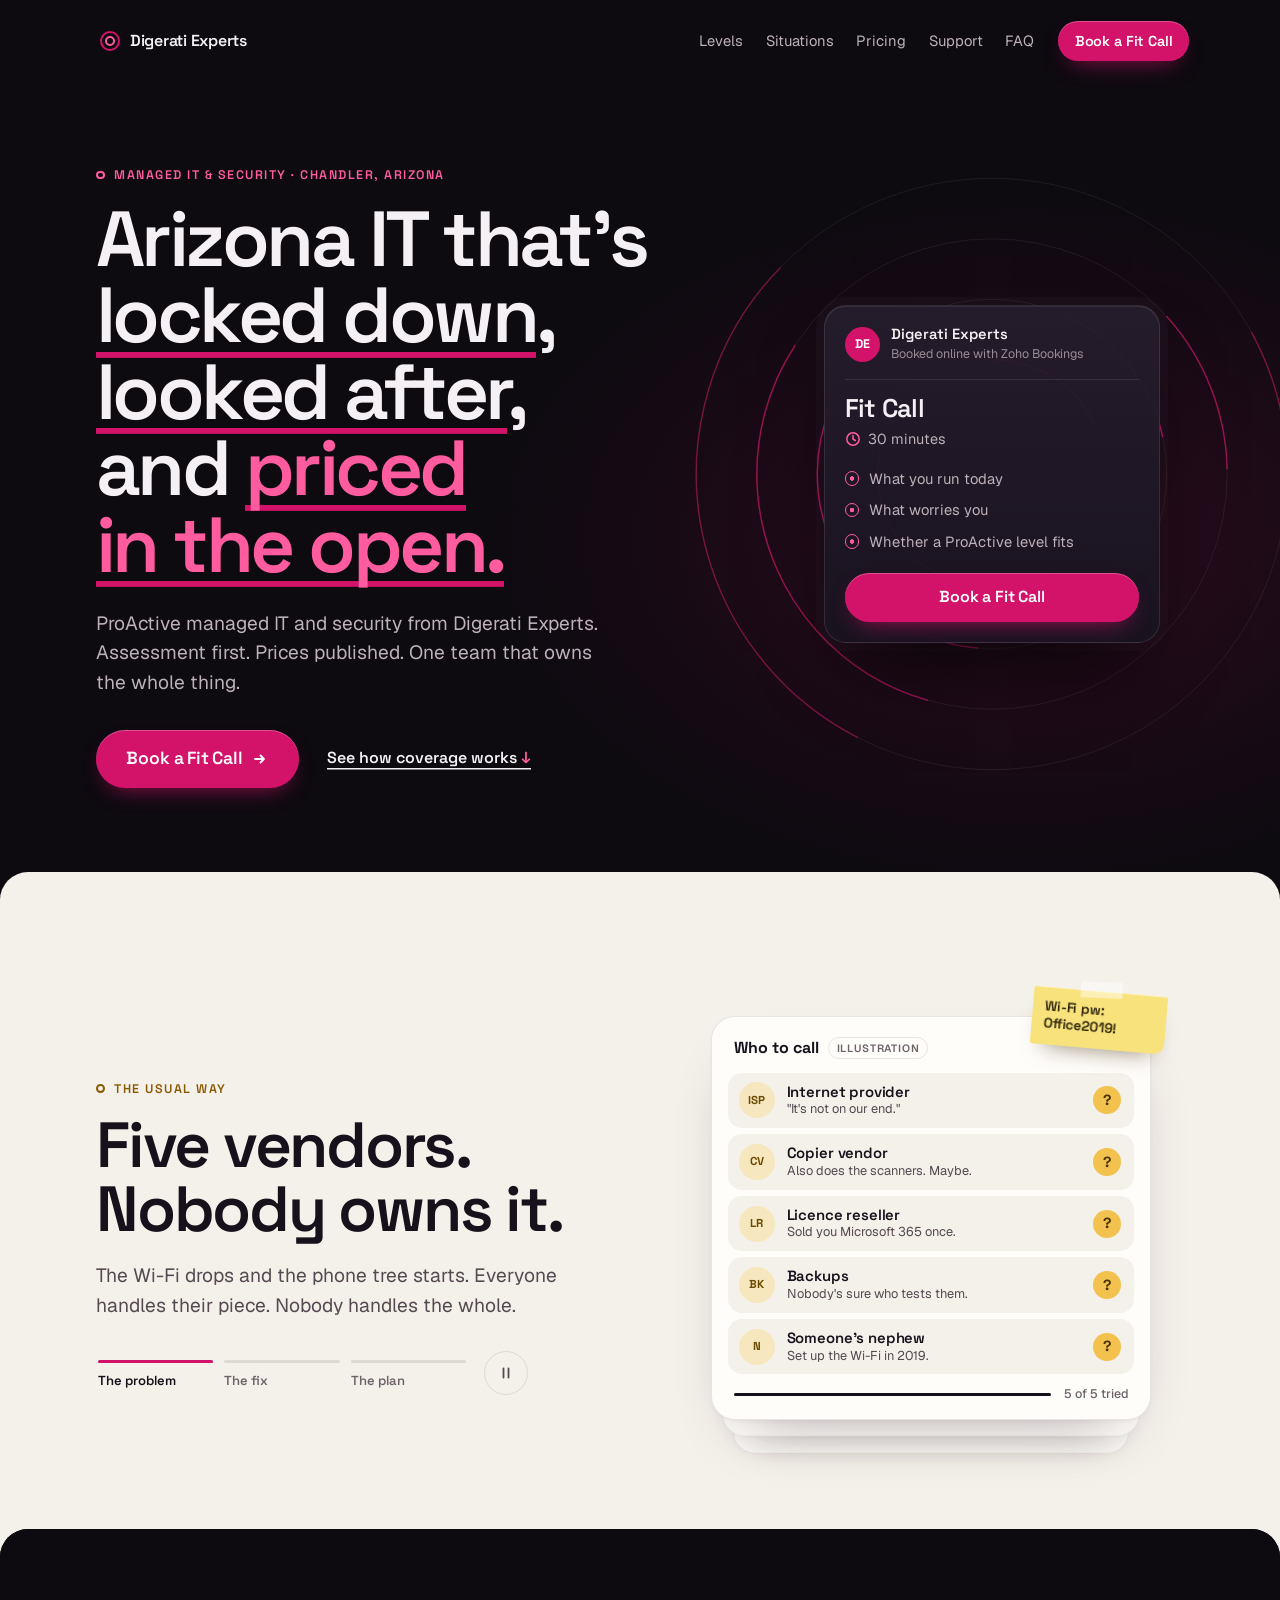
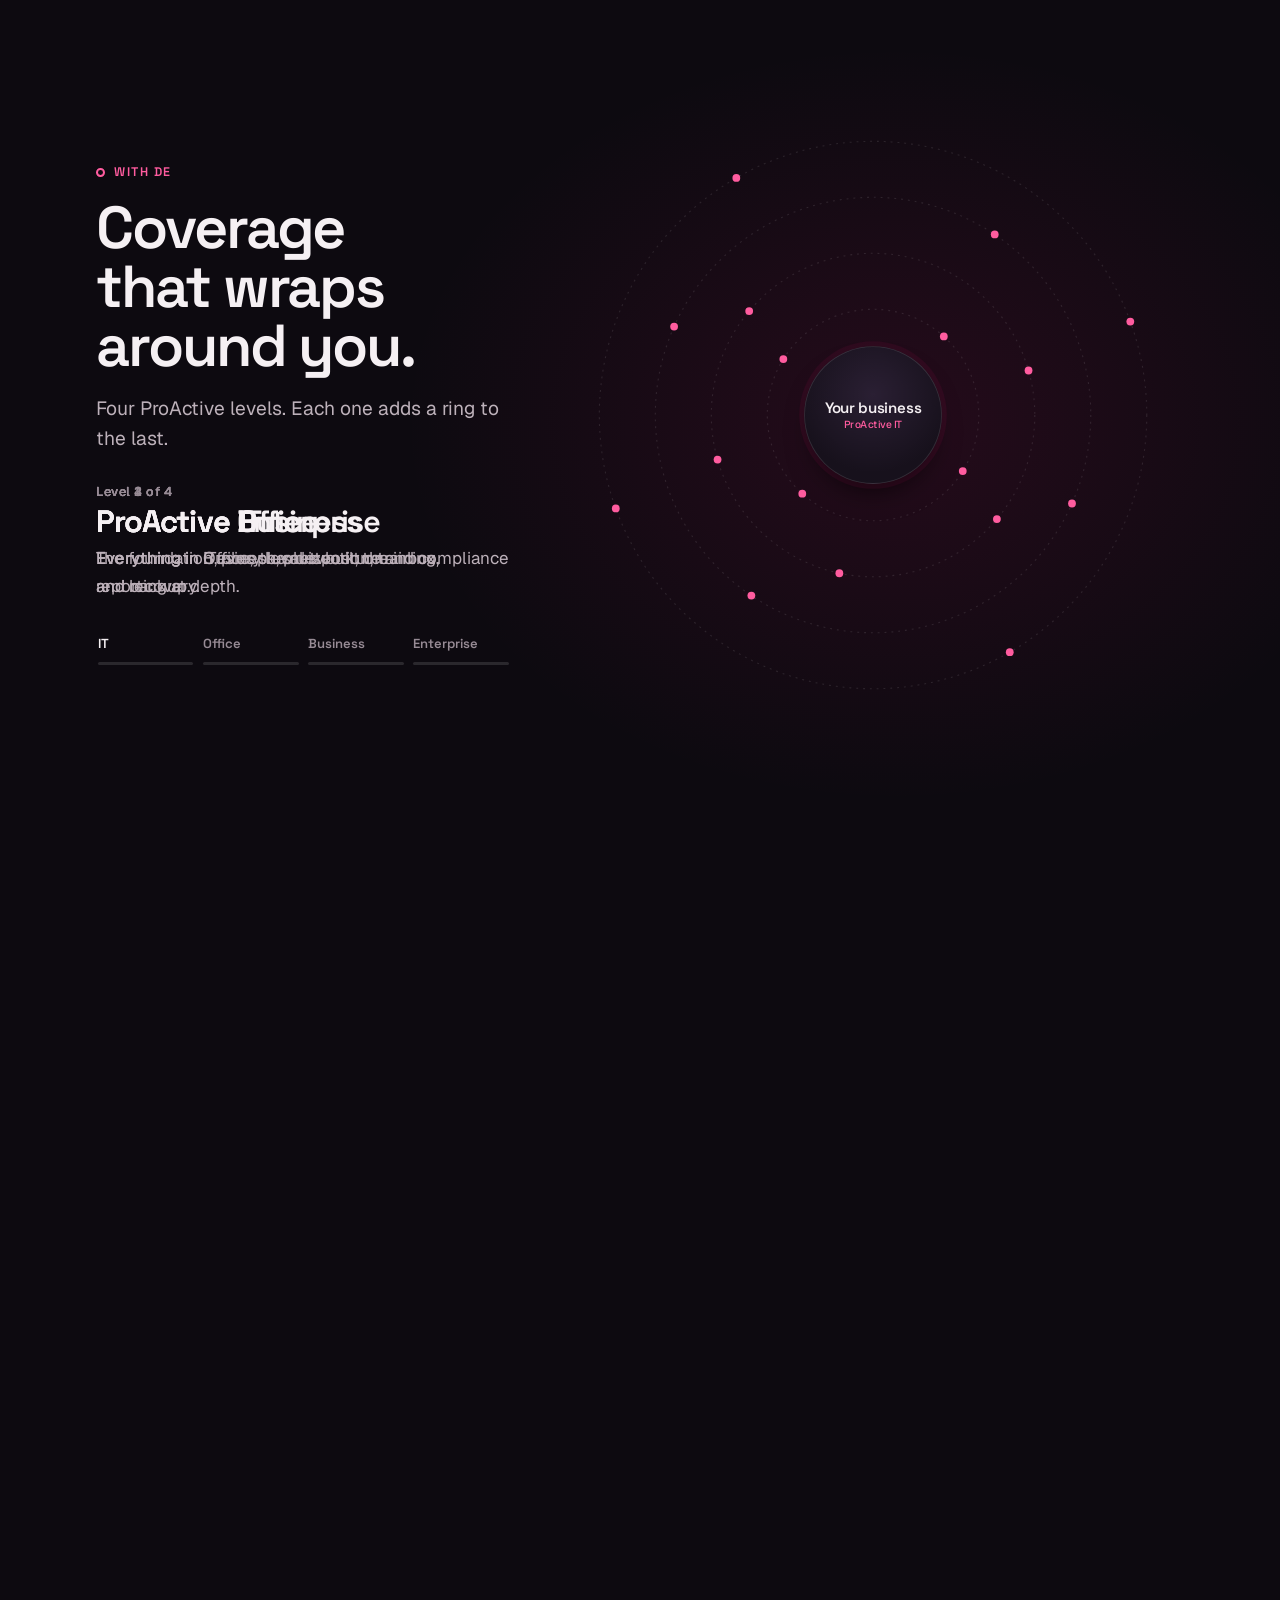
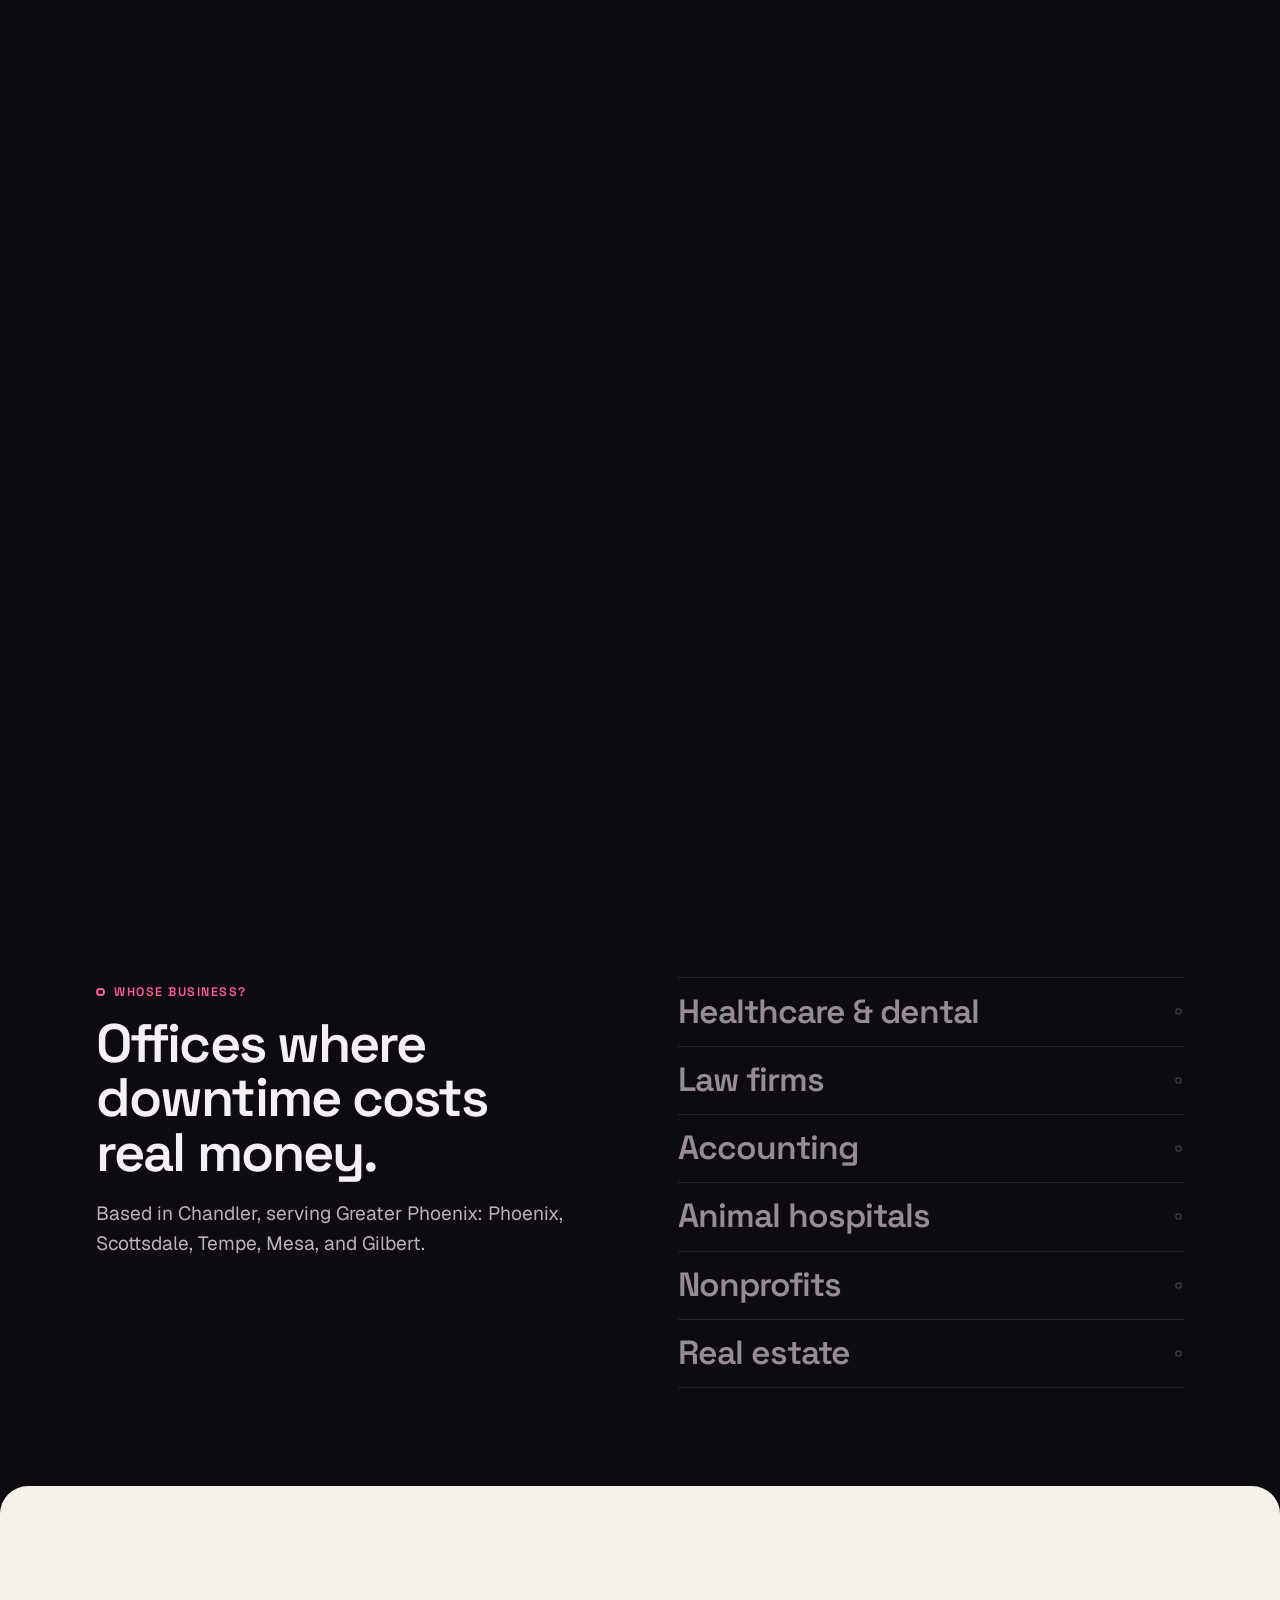
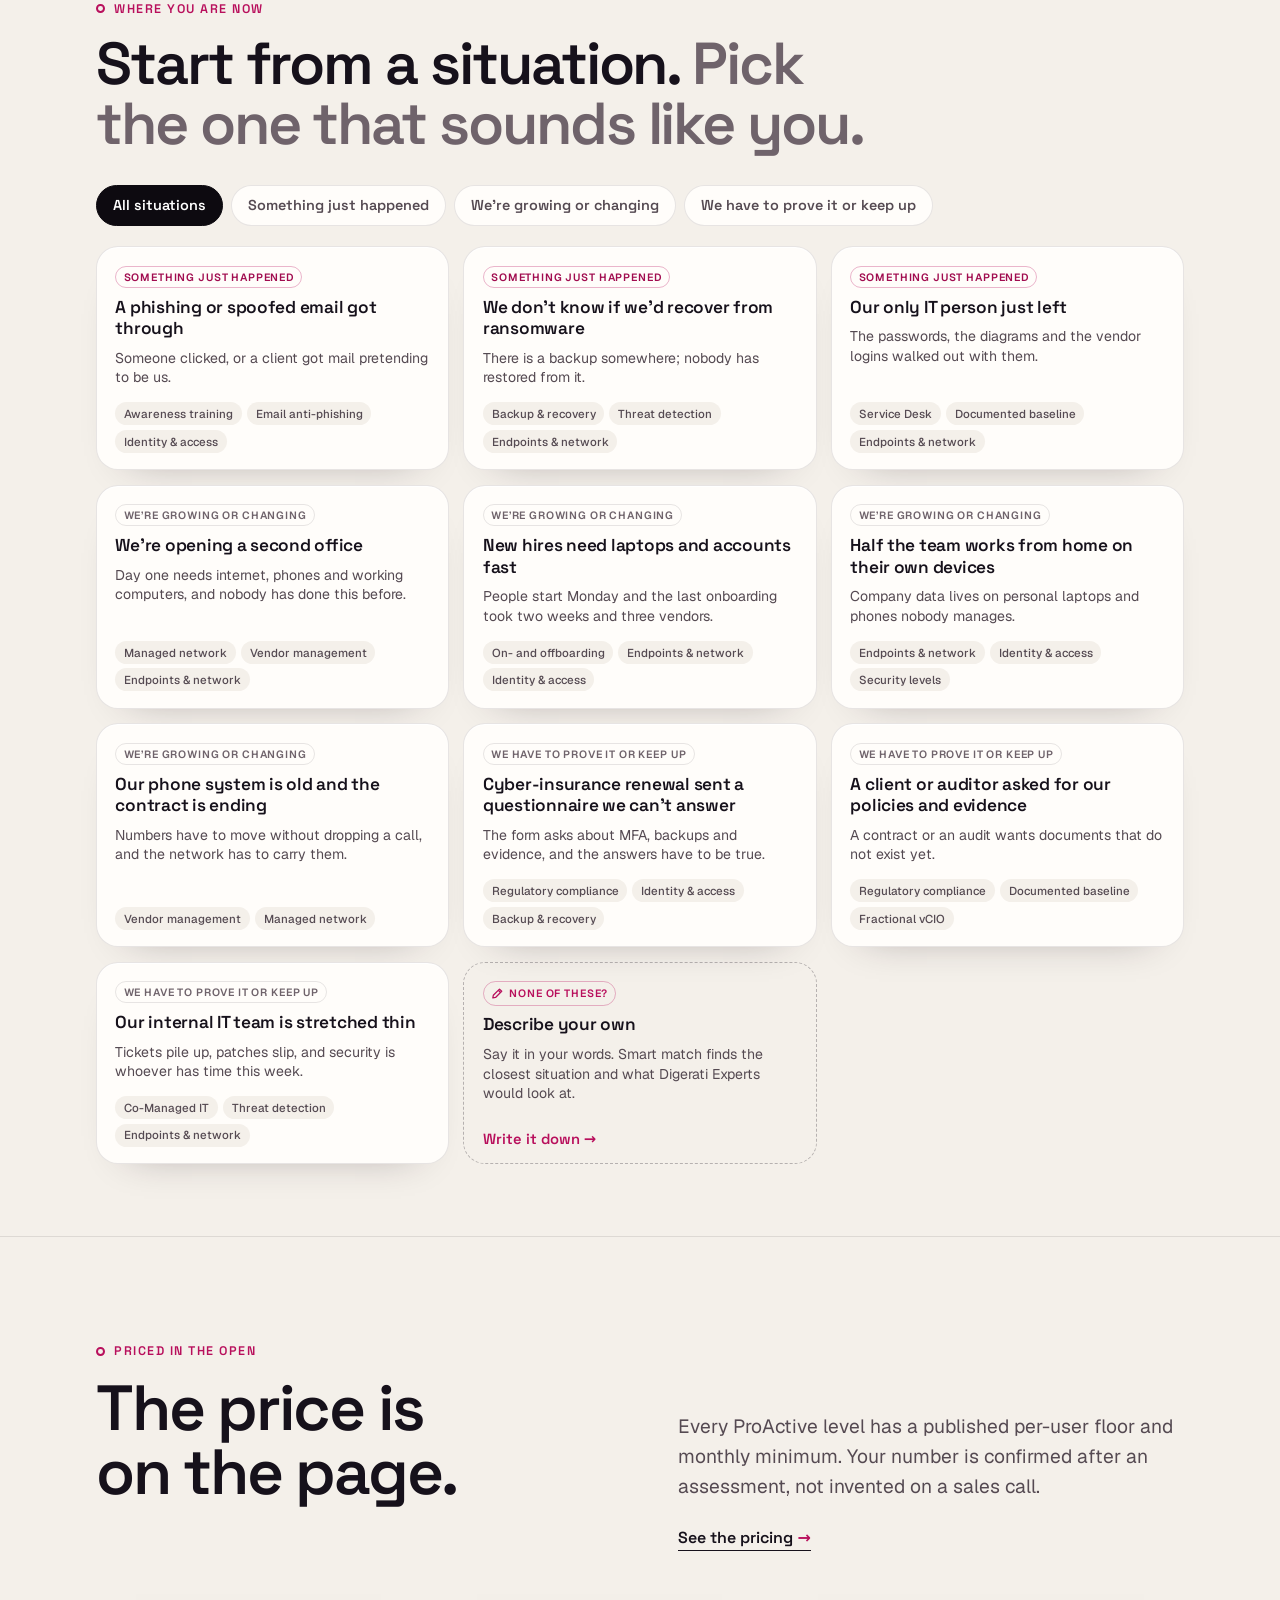
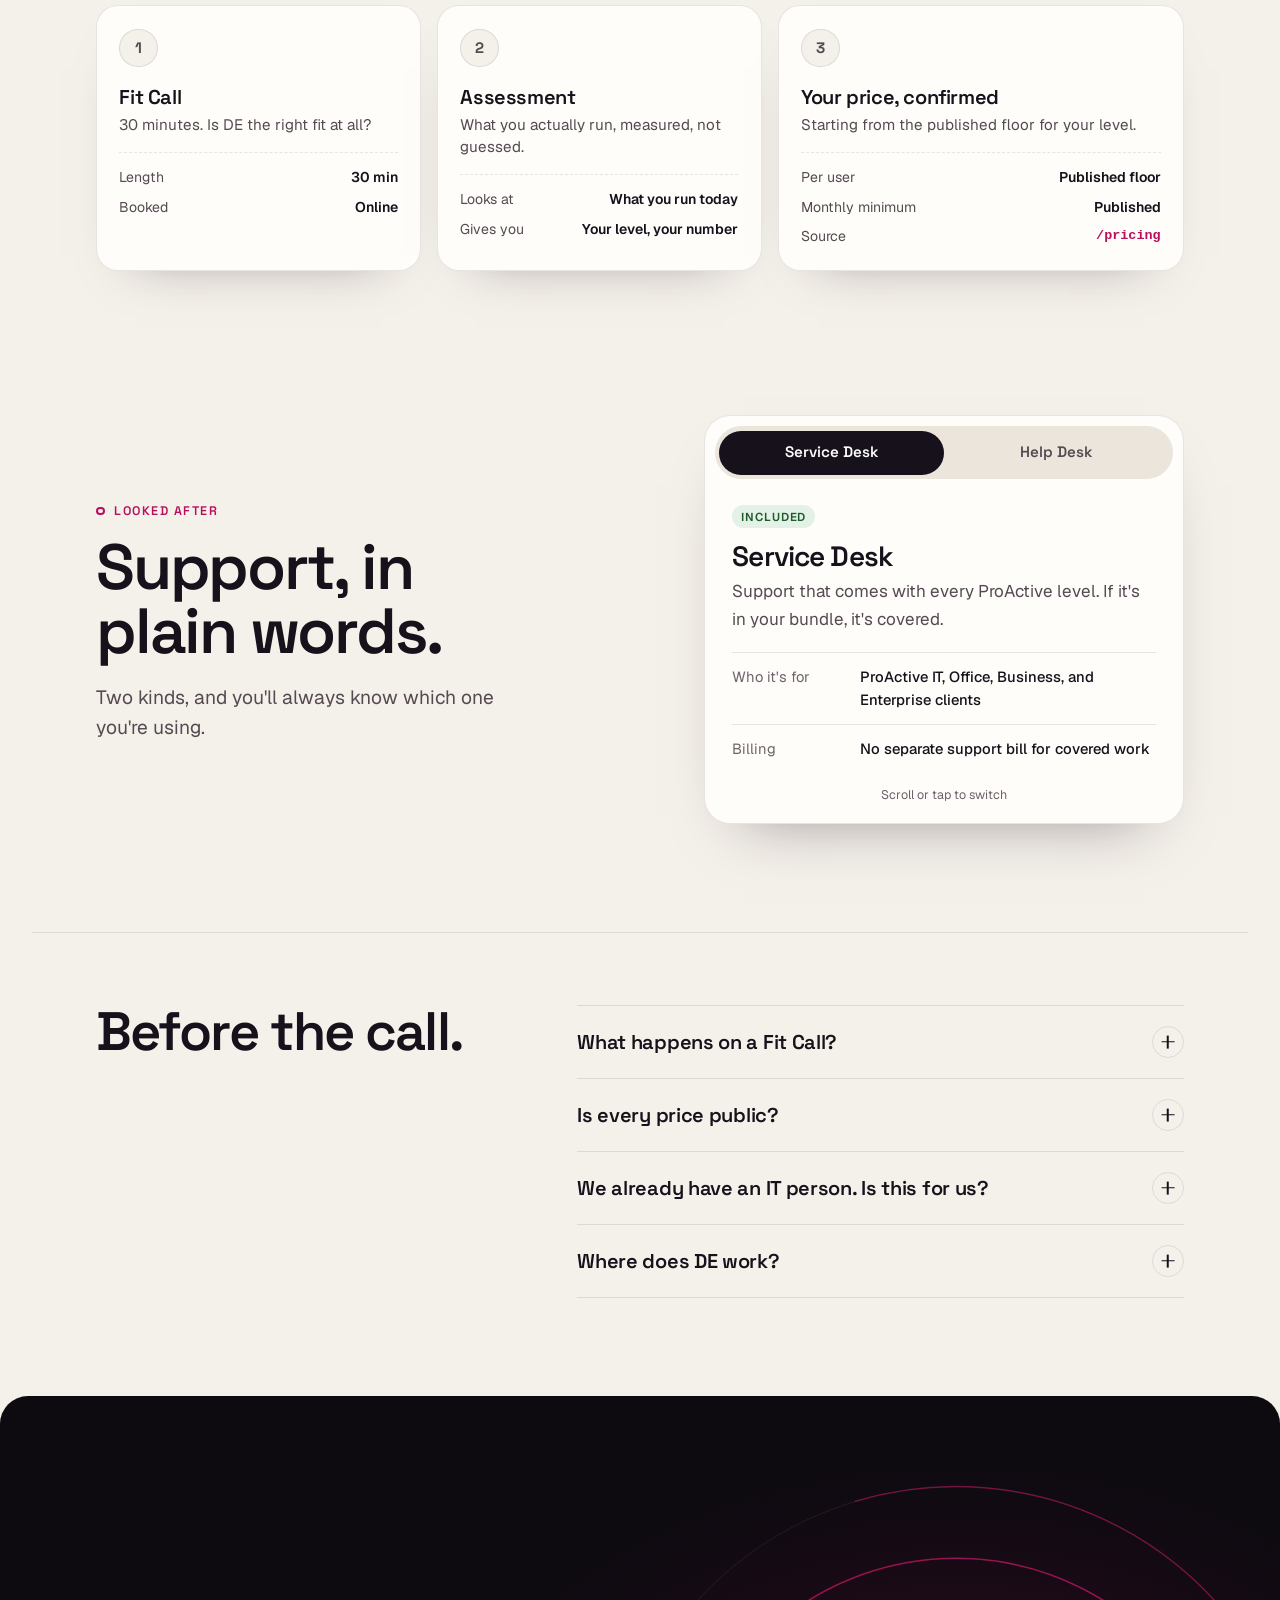
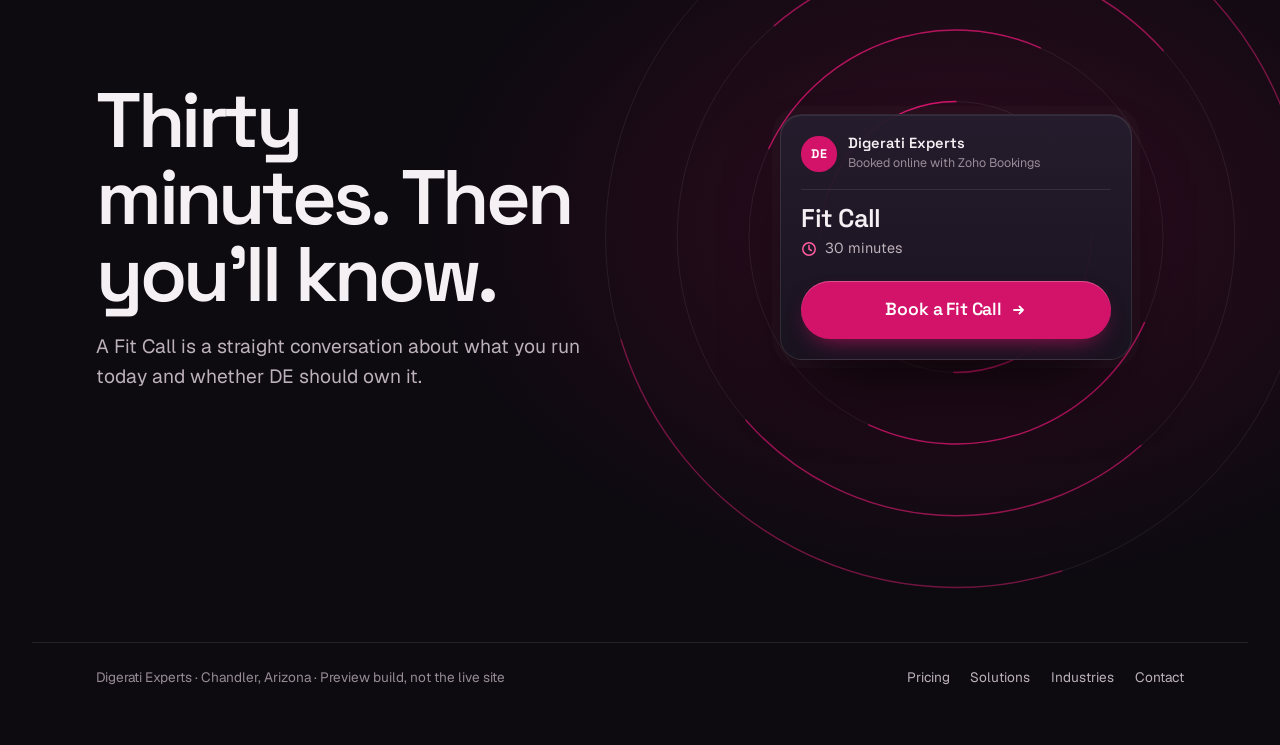
==== b3/index.html @ 78a5d059 "Add B3 at /b3/: fling-safe B2 (smoothed, velocity-aware scroll motion; composed resting states), aut" ====
<!doctype html>
<html lang="en">
<head>
<meta charset="utf-8">
<meta name="viewport" content="width=device-width, initial-scale=1, viewport-fit=cover">
<title>Digerati Experts · Arizona IT that's locked down, looked after, and priced in the open</title>
<meta name="description" content="Digerati Experts (DE) is an Arizona managed IT and security provider in Chandler. ProActive levels with published pricing. Book a 30-minute Fit Call.">
<meta name="robots" content="noindex, nofollow">
<meta name="theme-color" content="#0d0a10">
<link rel="icon" href="data:image/svg+xml,<svg xmlns='http://www.w3.org/2000/svg' viewBox='0 0 32 32'><rect width='32' height='32' rx='8' fill='%230d0a10'/><circle cx='16' cy='16' r='5' fill='none' stroke='%23D3126A' stroke-width='2.5'/><circle cx='16' cy='16' r='10' fill='none' stroke='%23D3126A' stroke-opacity='.5' stroke-width='2'/></svg>">
<link rel="preload" href="../b2/assets/fonts/space-grotesk.woff2" as="font" type="font/woff2" crossorigin>
<link rel="preload" href="../b2/assets/fonts/geist.woff2" as="font" type="font/woff2" crossorigin>
<link rel="stylesheet" href="b3.css">
</head>
<body>
<a class="skip" href="#main">Skip to content</a>

<header class="nav" id="nav">
  <div class="nav__inner">
    <a class="mark" href="https://digeratiexperts.com/" aria-label="Digerati Experts home"><span class="mark__glyph" aria-hidden="true"><i></i><i></i></span><span class="mark__full">Digerati Experts</span><span class="mark__short" aria-hidden="true">DE</span></a>
    <nav class="nav__links" aria-label="Primary">
      <a href="#levels">Levels</a><a href="#situations">Situations</a><a href="#pricing">Pricing</a><a href="#support">Support</a><a href="#faq">FAQ</a>
    </nav>
    <a class="btn btn--sm" href="https://meet.digerati-experts.com/" target="_blank" rel="noopener">Book a Fit Call</a>
  </div>
</header>

<main id="main">

<!-- 1 · HERO (bookend: open rings around the Fit Call card) -->
<section class="hero dark" aria-labelledby="h1">
  <div class="wrap hero__grid">
    <div class="hero__copy">
      <p class="kicker">Managed IT &amp; security · Chandler, Arizona</p>
      <h1 id="h1">Arizona IT that's <span class="ph">locked&nbsp;down</span>, <span class="ph">looked&nbsp;after</span>, and <span class="ph ph--mag">priced in the&nbsp;open.</span></h1>
      <p class="lede">ProActive managed IT and security from Digerati Experts. Assessment first. Prices published. One team that owns the whole thing.</p>
      <div class="hero__actions">
        <a class="btn btn--lg" href="https://meet.digerati-experts.com/" target="_blank" rel="noopener">Book a Fit Call <svg viewBox="0 0 16 16" aria-hidden="true"><path d="M3 8h9M8.5 4.5 12 8l-3.5 3.5"/></svg></a>
        <a class="textlink textlink--dark" href="#levels">See how coverage works</a>
      </div>
    </div>
    <div class="hero__art">
      <svg class="halo halo--open" viewBox="-100 -100 200 200" aria-hidden="true"></svg>
      <aside class="fitcard" aria-label="What a Fit Call is">
        <div class="fitcard__top"><span class="mono" aria-hidden="true">DE</span><span><b>Digerati Experts</b><small>Booked online with Zoho Bookings</small></span></div>
        <h2 class="fitcard__title">Fit Call</h2>
        <p class="fitcard__meta"><svg viewBox="0 0 16 16" aria-hidden="true"><circle cx="8" cy="8" r="6.2"/><path d="M8 4.6V8l2.3 1.5"/></svg>30 minutes</p>
        <ul class="fitcard__list"><li>What you run today</li><li>What worries you</li><li>Whether a ProActive level fits</li></ul>
        <a class="btn btn--block" href="https://meet.digerati-experts.com/" target="_blank" rel="noopener">Book a Fit Call</a>
      </aside>
    </div>
  </div>
</section>

<!-- 2 · THE USUAL WAY (light, not pinned) · B3: a three-card deck that rotates on its own: problem, fix, plan -->
<section class="usual light sheet" id="usual" aria-labelledby="usual-h">
  <div class="usual__frame">
    <div class="wrap split">
      <div class="split__copy">
        <p class="kicker kicker--warm">The usual way</p>
        <h2 id="usual-h">Five vendors. Nobody owns&nbsp;it.</h2>
        <div class="usual__says">
          <p class="lede usual__say is-on" data-say="0">The Wi-Fi drops and the phone tree starts. Everyone handles their piece. Nobody handles the whole.</p>
          <p class="lede usual__say" data-say="1">So hand the whole thing to <em>one team.</em> Digerati&nbsp;Experts owns every piece, so nobody points at somebody else.</p>
          <p class="lede usual__say" data-say="2">Then someone <em>plans ahead:</em> a roadmap, a budget, and a review every quarter, in plain English.</p>
        </div>
        <div class="deckctl">
          <div class="dots" role="tablist" aria-label="Choose a card">
            <button type="button" role="tab" id="dk-t0" aria-controls="dk-c0" aria-selected="true"><span class="dots__bar" aria-hidden="true"><i></i></span>The problem</button>
            <button type="button" role="tab" id="dk-t1" aria-controls="dk-c1" aria-selected="false" tabindex="-1"><span class="dots__bar" aria-hidden="true"><i></i></span>The fix</button>
            <button type="button" role="tab" id="dk-t2" aria-controls="dk-c2" aria-selected="false" tabindex="-1"><span class="dots__bar" aria-hidden="true"><i></i></span>The plan</button>
          </div>
          <button type="button" class="deckctl__pp" id="deckPP" aria-label="Pause the cards"><svg viewBox="0 0 16 16" aria-hidden="true"><path class="i-pause" d="M5.5 3.5v9M10.5 3.5v9"/><path class="i-play" d="M5 3.3v9.4L12.5 8z"/></svg></button>
        </div>
      </div>
      <div class="deck" id="deck" aria-roledescription="carousel" aria-label="The usual way, the fix, and the plan">
        <div class="deck__live" id="deckLive" aria-live="off">
        <div class="callcard is-front" id="dk-c0" role="tabpanel" aria-roledescription="slide" aria-labelledby="dk-t0" data-card="0">
          <p class="note note--usual" aria-hidden="true">Wi-Fi pw:<br>Office2019!</p>
          <div class="callcard__head">
            <b>Who to call</b>
            <span class="tag">Illustration</span>
          </div>
          <ol class="callcard__list">
            <li><span class="av">ISP</span><span class="vn"><b>Internet provider</b><small>"It's not on our end."</small></span><span class="st"><i>?</i></span></li>
            <li><span class="av">CV</span><span class="vn"><b>Copier vendor</b><small>Also does the scanners. Maybe.</small></span><span class="st"><i>?</i></span></li>
            <li><span class="av">LR</span><span class="vn"><b>Licence reseller</b><small>Sold you Microsoft 365 once.</small></span><span class="st"><i>?</i></span></li>
            <li><span class="av">BK</span><span class="vn"><b>Backups</b><small>Nobody's sure who tests them.</small></span><span class="st"><i>?</i></span></li>
            <li><span class="av">N</span><span class="vn"><b>Someone's nephew</b><small>Set up the Wi-Fi in 2019.</small></span><span class="st"><i>?</i></span></li>
          </ol>
          <div class="callcard__foot" aria-hidden="true"><div class="meter"><span style="--m:1"></span></div><span class="callcard__count">5 of 5 tried</span></div>
        </div>
        <div class="callcard callcard--fix" id="dk-c1" role="tabpanel" aria-roledescription="slide" aria-labelledby="dk-t1" data-card="1">
          <p class="note note--vault" aria-hidden="true">Passwords:<br>in the vault.</p>
          <div class="callcard__head">
            <b>One team owns it</b>
            <span class="tag">ProActive Ecosystem</span>
          </div>
          <ol class="callcard__list">
          <li><span class="av">EP</span><span class="vn"><b>Endpoints &amp; network</b><small>Patched and monitored before you notice.</small></span><span class="st"><i><svg viewBox="0 0 16 16" aria-hidden="true"><path d="M3.5 8.4 6.6 11.3 12.5 5"/></svg></i></span></li>
          <li><span class="av">ID</span><span class="vn"><b>Identity &amp; access</b><small>MFA, single sign-on, access by role.</small></span><span class="st"><i><svg viewBox="0 0 16 16" aria-hidden="true"><path d="M3.5 8.4 6.6 11.3 12.5 5"/></svg></i></span></li>
          <li><span class="av">OB</span><span class="vn"><b>On- and offboarding</b><small>Ready on day one. Locked out on the last.</small></span><span class="st"><i><svg viewBox="0 0 16 16" aria-hidden="true"><path d="M3.5 8.4 6.6 11.3 12.5 5"/></svg></i></span></li>
          <li><span class="av">SL</span><span class="vn"><b>Security levels</b><small>Protection matched to each user&rsquo;s risk.</small></span><span class="st"><i><svg viewBox="0 0 16 16" aria-hidden="true"><path d="M3.5 8.4 6.6 11.3 12.5 5"/></svg></i></span></li>
          <li><span class="av">BK</span><span class="vn"><b>Backup &amp; recovery</b><small>Restores we test, not hope for.</small></span><span class="st"><i><svg viewBox="0 0 16 16" aria-hidden="true"><path d="M3.5 8.4 6.6 11.3 12.5 5"/></svg></i></span></li>
          </ol>
          <div class="callcard__foot" aria-hidden="true"><div class="meter"><span style="--m:1"></span></div><span class="callcard__count">5 of 5 owned</span></div>
        </div>
        <div class="callcard callcard--plan" id="dk-c2" role="tabpanel" aria-roledescription="slide" aria-labelledby="dk-t2" data-card="2">
          <div class="callcard__head">
            <b>Someone plans ahead</b>
            <span class="tag">The roadmap</span>
          </div>
          <ol class="callcard__list">
          <li><span class="av">vC</span><span class="vn"><b>Fractional vCIO</b><small>One advisor owning your IT roadmap.</small></span><span class="st"><i><svg viewBox="0 0 16 16" aria-hidden="true"><path d="M3.5 8.4 6.6 11.3 12.5 5"/></svg></i></span></li>
          <li><span class="av">RC</span><span class="vn"><b>Regulatory compliance</b><small>Controls mapped to the rules you answer to.</small></span><span class="st"><i><svg viewBox="0 0 16 16" aria-hidden="true"><path d="M3.5 8.4 6.6 11.3 12.5 5"/></svg></i></span></li>
          <li><span class="av">$</span><span class="vn"><b>IT budgeting</b><small>A real plan. No surprise invoices.</small></span><span class="st"><i><svg viewBox="0 0 16 16" aria-hidden="true"><path d="M3.5 8.4 6.6 11.3 12.5 5"/></svg></i></span></li>
          <li><span class="av">VM</span><span class="vn"><b>Vendor management</b><small>We call the ISP. You don&rsquo;t.</small></span><span class="st"><i><svg viewBox="0 0 16 16" aria-hidden="true"><path d="M3.5 8.4 6.6 11.3 12.5 5"/></svg></i></span></li>
          <li><span class="av">QR</span><span class="vn"><b>Quarterly reviews</b><small>Policies, risks, and progress, in plain English.</small></span><span class="st"><i><svg viewBox="0 0 16 16" aria-hidden="true"><path d="M3.5 8.4 6.6 11.3 12.5 5"/></svg></i></span></li>
          </ol>
          <div class="callcard__foot" aria-hidden="true"><div class="meter"><span style="--m:1"></span></div><span class="callcard__count">5 of 5 planned</span></div>
        </div>
        </div>
      </div>
    </div>
  </div>
</section>

<!-- 3 · PEAK: COVERAGE RINGS (dark, pinned) -->
<section class="scene rings dark sheet sheet--dark" id="levels" aria-labelledby="rings-h">
  <div class="scene__frame">
    <div class="wrap rings__grid">
      <div class="rings__copy">
        <p class="kicker">With DE</p>
        <h2 id="rings-h">Coverage that wraps around&nbsp;you.</h2>
        <p class="lede rings__lede">Four ProActive levels. Each one adds a ring to the last.</p>
        <div class="lvl" aria-live="polite">
          <article class="is-on"><p class="lvl__n">Level 1 of 4</p><h3>ProActive IT</h3><p>The foundation every level is built on.</p><p class="sr-only">Includes Service Desk, endpoint foundation, identity guidance, and a documented baseline.</p></article>
          <article><p class="lvl__n">Level 2 of 4</p><h3>ProActive Office</h3><p>Everything in IT, plus the network, the inbox, and backup.</p><p class="sr-only">Adds managed network, stronger identity, email anti-phishing, endpoint backup, and an annual review.</p></article>
          <article><p class="lvl__n">Level 3 of 4</p><h3>ProActive Business</h3><p>Everything in Office, plus detection, training, and recovery.</p><p class="sr-only">Adds threat detection, awareness training, BCDR posture, and compliance reporting support.</p></article>
          <article><p class="lvl__n">Level 4 of 4</p><h3>ProActive Enterprise</h3><p>Everything in Business, plus posture and compliance reporting at depth.</p><p class="sr-only">Adds unified posture reporting, advanced compliance reporting, custom BCDR support, and quarterly reviews.</p></article>
        </div>
        <div class="rail" id="rail" role="group" aria-label="Jump to a ProActive level">
          <button type="button" data-i="0"><span>IT</span><i></i></button>
          <button type="button" data-i="1"><span>Office</span><i></i></button>
          <button type="button" data-i="2"><span>Business</span><i></i></button>
          <button type="button" data-i="3"><span>Enterprise</span><i></i></button>
        </div>
      </div>
      <div class="orbit" id="orbit" aria-hidden="true">
        <svg class="orbit__svg" viewBox="-100 -100 200 200"></svg>
        <div class="core"><div class="core__disc"><b>Your business</b><small id="coreLvl">ProActive IT</small></div></div>
      </div>
    </div>
  </div>
</section>

<!-- 3b · WHOSE BUSINESS (dark coda, short, words not photos) -->
<section class="who dark" id="who" aria-labelledby="who-h">
  <div class="wrap who__grid">
    <div class="who__head rv">
      <p class="kicker">Whose business?</p>
      <h2 id="who-h">Offices where downtime costs real money.</h2>
      <p class="lede">Based in Chandler, serving Greater Phoenix: Phoenix, Scottsdale, Tempe, Mesa, and Gilbert.</p>
    </div>
    <ul class="who__list" id="whoList">
      <li>Healthcare &amp; dental</li><li>Law firms</li><li>Accounting</li><li>Animal hospitals</li><li>Nonprofits</li><li>Real estate</li>
    </ul>
  </div>
</section>

<!-- 3c · START FROM A SITUATION (light) · B3: situation picker + "Describe your own" Smart match -->
<section class="sits light sheet" id="situations" aria-labelledby="sits-h">
  <div class="wrap">
    <div class="sits__head rv">
      <p class="kicker kicker--mag">Where you are now</p>
      <h2 id="sits-h">Start from a situation. <span>Pick the one that sounds like&nbsp;you.</span></h2>
    </div>
    <div class="sits__filters" id="sitFilters" role="group" aria-label="Filter situations"></div>
    <p class="sits__urgent" id="sitUrgent" hidden><b>Happening right now?</b> Don’t wait for a Fit Call. Open DE Desk on digeratiexperts.com and say so.</p>
    <ul class="sits__grid" id="sitGrid" aria-label="Situations"></ul>
    <div class="own" id="sitOwn" hidden>
      <form class="own__form" id="sitForm" novalidate>
        <div class="own__top">
          <label for="sitText" class="own__label">Tell us what’s going on, in your words.</label>
          <button type="button" class="own__x" id="sitClose" aria-label="Close describe your own">×</button>
        </div>
        <textarea id="sitText" rows="3" maxlength="1000" placeholder="e.g. Two people start Monday and we still don’t have laptops. Or: our insurer sent a security questionnaire and we don’t know the answers." aria-describedby="sitHint"></textarea>
        <p class="own__ex" id="sitHint"><span>Try:</span>
          <button type="button" class="sit__ex">“Someone clicked a link in a fake invoice email”</button>
          <button type="button" class="sit__ex">“We’re moving to a bigger office in March”</button>
          <button type="button" class="sit__ex">“A client wants our HIPAA policies”</button>
        </p>
        <div class="own__row"><button type="submit" class="btn">Smart match</button><span class="own__priv">Matched in your browser. Nothing is sent.</span></div>
      </form>
      <div class="own__out" id="sitResult" aria-live="polite" hidden></div>
    </div>
  </div>
</section>

<!-- 4 · PRICED IN THE OPEN (light) -->
<section class="price light" id="pricing" aria-labelledby="price-h">
  <div class="wrap price__grid">
    <div class="price__head rv">
      <p class="kicker kicker--mag">Priced in the open</p>
      <h2 id="price-h">The price is on the&nbsp;page.</h2>
      <p class="lede">Every ProActive level has a published per-user floor and monthly minimum. Your number is confirmed after an assessment, not invented on a sales call.</p>
      <p class="price__link"><a class="textlink" href="https://digeratiexperts.com/pricing">See the pricing</a></p>
    </div>
    <div class="track" id="track">
      <span class="track__line" aria-hidden="true"><i></i></span>
      <ol aria-label="How your price gets made">
      <li><span class="track__n">1</span><div><b>Fit Call</b><small>30 minutes. Is DE the right fit at all?</small>
        <div class="quote" aria-hidden="true"><div><span>Length</span><span class="quote__v">30 min</span></div><div><span>Booked</span><span class="quote__v">Online</span></div></div>
      </div></li>
      <li><span class="track__n">2</span><div><b>Assessment</b><small>What you actually run, measured, not guessed.</small>
        <div class="quote" aria-hidden="true"><div><span>Looks at</span><span class="quote__v">What you run today</span></div><div><span>Gives you</span><span class="quote__v">Your level, your number</span></div></div>
      </div></li>
      <li class="track__last"><span class="track__n">3</span><div><b>Your price, confirmed</b><small>Starting from the published floor for your level.</small>
        <div class="quote" aria-hidden="true">
          <div><span>Per user</span><span class="quote__v">Published floor</span></div>
          <div><span>Monthly minimum</span><span class="quote__v">Published</span></div>
          <div class="quote__src"><span>Source</span><span class="quote__v">/pricing</span></div>
        </div>
      </div></li>
      </ol>
    </div>
  </div>
</section>

<!-- 5 · SERVICE DESK vs HELP DESK (light) -->
<section class="desk light" id="support" aria-labelledby="desk-h">
  <div class="wrap desk__grid">
    <div class="desk__head rv">
      <p class="kicker kicker--mag">Looked after</p>
      <h2 id="desk-h">Support, in plain words.</h2>
      <p class="lede">Two kinds, and you'll always know which one you're using.</p>
    </div>
    <div class="ticket" id="ticket">
      <div class="seg" role="tablist" aria-label="Support type">
        <button type="button" role="tab" id="t-sd" aria-selected="true" aria-controls="p-sd">Service Desk</button>
        <button type="button" role="tab" id="t-hd" aria-selected="false" aria-controls="p-hd" tabindex="-1">Help Desk</button>
        <span class="seg__thumb" aria-hidden="true"></span>
      </div>
      <div class="ticket__body">
        <div class="pane is-on" role="tabpanel" id="p-sd" aria-labelledby="t-sd" tabindex="0">
          <p class="pane__tag pane__tag--in">Included</p>
          <h3>Service Desk</h3>
          <p>Support that comes with every ProActive level. If it's in your bundle, it's covered.</p>
          <dl class="pane__rows"><div><dt>Who it's for</dt><dd>ProActive IT, Office, Business, and Enterprise clients</dd></div><div><dt>Billing</dt><dd>No separate support bill for covered work</dd></div></dl>
        </div>
        <div class="pane" role="tabpanel" id="p-hd" aria-labelledby="t-hd" tabindex="0" hidden>
          <p class="pane__tag pane__tag--paid">Paid, when you need it</p>
          <h3>Help Desk</h3>
          <p>Paid support for work a bundle doesn't cover, and for businesses DE doesn't manage yet.</p>
          <dl class="pane__rows"><div><dt>Who it's for</dt><dd>Outside-the-bundle work, and businesses that aren't managed clients</dd></div><div><dt>Billing</dt><dd>Paid separately from a ProActive level</dd></div></dl>
        </div>
      </div>
      <p class="ticket__hint" aria-hidden="true">Scroll or tap to switch</p>
    </div>
  </div>
</section>

<!-- 6 · FAQ (light) -->
<section class="faq light" id="faq" aria-labelledby="faq-h">
  <div class="wrap faq__grid">
    <h2 id="faq-h" class="rv">Before the call.</h2>
    <div class="faq__list rv">
      <details><summary>What happens on a Fit Call?<i aria-hidden="true"></i></summary><p>Thirty minutes on what you run today, what worries you, and whether a ProActive level makes sense for you. If DE isn't the right fit, you'll hear that too.</p></details>
      <details><summary>Is every price public?<i aria-hidden="true"></i></summary><p>Each ProActive level's per-user floor and monthly minimum is published on the pricing page. The final figure is confirmed after an assessment of your environment.</p></details>
      <details><summary>We already have an IT person. Is this for us?<i aria-hidden="true"></i></summary><p>It can be. Co-Managed IT lets you keep your internal IT and add DE for support, security expertise, and monitoring.</p></details>
      <details><summary>Where does DE work?<i aria-hidden="true"></i></summary><p>DE is based in Chandler and serves Arizona and Greater Phoenix, including Phoenix, Scottsdale, Tempe, Mesa, and Gilbert.</p></details>
    </div>
  </div>
</section>

<!-- 7 · CLOSE (bookend: the rings close around the same Fit Call card; the sticky note comes back) -->
<section class="close dark sheet sheet--dark" id="fit-call" aria-labelledby="close-h">
  <div class="wrap close__grid">
    <div class="close__copy rv">
      <h2 id="close-h">Thirty minutes. Then you'll&nbsp;know.</h2>
      <p class="lede">A Fit Call is a straight conversation about what you run today and whether DE should own it.</p>
    </div>
    <div class="close__art rv" id="closeArt">
      <svg class="halo halo--closed" viewBox="-100 -100 200 200" aria-hidden="true"></svg>
      <aside class="fitcard fitcard--close" aria-label="Book a Fit Call">
        <p class="note note--close" aria-hidden="true">Bring this.<br>We'll take it from here.</p>
        <div class="fitcard__top"><span class="mono" aria-hidden="true">DE</span><span><b>Digerati Experts</b><small>Booked online with Zoho Bookings</small></span></div>
        <h3 class="fitcard__title">Fit Call</h3>
        <p class="fitcard__meta"><svg viewBox="0 0 16 16" aria-hidden="true"><circle cx="8" cy="8" r="6.2"/><path d="M8 4.6V8l2.3 1.5"/></svg>30 minutes</p>
        <a class="btn btn--lg btn--block" href="https://meet.digerati-experts.com/" target="_blank" rel="noopener">Book a Fit Call <svg viewBox="0 0 16 16" aria-hidden="true"><path d="M3 8h9M8.5 4.5 12 8l-3.5 3.5"/></svg></a>
      </aside>
    </div>
  </div>
  <footer class="wrap foot">
    <span>Digerati Experts · Chandler, Arizona · Preview build, not the live site</span>
    <nav aria-label="Footer"><a href="https://digeratiexperts.com/pricing">Pricing</a><a href="https://digeratiexperts.com/solutions">Solutions</a><a href="https://digeratiexperts.com/industries">Industries</a><a href="https://digeratiexperts.com/contact">Contact</a></nav>
  </footer>
</section>

</main>
<script src="b3.js"></script>
<script src="situations.js"></script>
</body>
</html>
---- b3/b3.css ----
/* Digerati Experts · homepage preview B3 · hand-built, native scroll, fling-safe */
@font-face { font-family: "Space Grotesk"; src: url(../b2/assets/fonts/space-grotesk.woff2) format("woff2"); font-weight: 300 700; font-display: swap; }
@font-face { font-family: "Geist"; src: url(../b2/assets/fonts/geist.woff2) format("woff2"); font-weight: 100 900; font-display: swap; }

:root {
  --ink: #0d0a10; --ink-2: #16111b; --ink-3: #201927; --ink-line: rgba(255,255,255,.09);
  --on-dark: #f5f0f3; --on-dark-2: #bdb1ba; --on-dark-3: #978b95;
  --bone: #f4f0ea; --bone-2: #ebe5dc; --paper: #fffdfa; --bone-line: rgba(22,17,27,.1);
  --on-light: #16111b; --on-light-2: #554a52; --on-light-3: #6f636b;
  --mag: #d3126a; --mag-hover: #e01a76; --mag-on-dark: #ff5c9f; --mag-on-light: #b80f5c;
  --warm: #f2c14e; --note: #f8e27c;
  --display: "Space Grotesk", ui-sans-serif, system-ui, sans-serif;
  --text: "Geist", ui-sans-serif, system-ui, sans-serif;
  --gut: clamp(1.25rem, 5vw, 4.5rem);
  --maxw: 76rem;
  --ease: cubic-bezier(.22, 1, .36, 1);
  --navh: 4.5rem;
}
*, *::before, *::after { box-sizing: border-box; }
html { -webkit-text-size-adjust: 100%; background: var(--ink); scroll-padding-top: 5rem; }
body { margin: 0; background: var(--ink); color: var(--on-dark); font: 400 1.0625rem/1.6 var(--text); -webkit-font-smoothing: antialiased; overflow-x: clip; }
a { color: inherit; }
::selection { background: var(--mag); color: #fff; }
:focus-visible { outline: 2px solid var(--mag-on-dark); outline-offset: 3px; border-radius: 8px; }
.light :focus-visible { outline-color: var(--mag-on-light); }
h1, h2, h3 { font-family: var(--display); font-weight: 600; letter-spacing: -.035em; line-height: 1; margin: 0; text-wrap: balance; }
p { margin: 0; text-wrap: pretty; }
.wrap { width: 100%; max-width: var(--maxw); margin: 0 auto; padding: 0 var(--gut); }
.sr-only { position: absolute !important; width: 1px; height: 1px; overflow: hidden; clip: rect(0 0 0 0); white-space: nowrap; }
.skip { position: absolute; left: 1rem; top: -4rem; z-index: 100; background: #fff; color: var(--ink); padding: .6rem 1rem; border-radius: 10px; font-weight: 600; }
.skip:focus { top: 1rem; }

.dark { background: var(--ink); color: var(--on-dark); }
.light { background: var(--bone); color: var(--on-light); }
/* light sections slide over the dark ones like a sheet */
.sheet { position: relative; z-index: 2; border-radius: 28px 28px 0 0; margin-top: -28px; }
.sheet--dark { background: var(--ink); }

.kicker { display: inline-flex; align-items: center; gap: .6rem; font: 600 .78rem/1 var(--display); letter-spacing: .12em; text-transform: uppercase; color: var(--mag-on-dark); margin-bottom: 1.2rem; }
.kicker::before { content: ""; width: .55rem; height: .55rem; border-radius: 50%; border: 2px solid currentColor; }
.kicker--warm { color: #8a5a00; }
.kicker--mag { color: var(--mag-on-light); }
.lede { font-size: clamp(1.02rem, .96rem + .3vw, 1.2rem); line-height: 1.55; color: var(--on-dark-2); max-width: 33rem; }
.light .lede { color: var(--on-light-2); }
h2 { font-size: clamp(2.2rem, 1.35rem + 3.3vw, 4.4rem); margin-bottom: 1.2rem; }

/* ---------- the one CTA ---------- */
.btn { display: inline-flex; align-items: center; justify-content: center; gap: .6rem; min-height: 3.1rem; padding: 0 1.4rem; border-radius: 999px; border: 0;
  background: var(--mag); color: #fff; text-decoration: none; white-space: nowrap; font: 600 1rem/1 var(--display); letter-spacing: -.01em; cursor: pointer;
  box-shadow: 0 1px 0 rgba(255,255,255,.25) inset, 0 10px 24px -12px rgba(211,18,106,.85);
  transition: transform 180ms var(--ease), background-color 180ms var(--ease), box-shadow 180ms var(--ease); }
.btn svg { width: 1rem; height: 1rem; fill: none; stroke: currentColor; stroke-width: 1.8; stroke-linecap: round; stroke-linejoin: round; transition: transform 220ms var(--ease); }
@media (hover: hover) and (pointer: fine) { .btn:hover { background: var(--mag-hover); } .btn:hover svg { transform: translateX(3px); } }
.btn:active { transform: scale(.97); }
.btn:focus-visible { outline: 2px solid #fff; box-shadow: 0 0 0 5px var(--mag); }
.btn--sm { min-height: 2.5rem; padding: 0 1.05rem; font-size: .9rem; }
.btn--lg { min-height: 3.6rem; padding: 0 1.9rem; font-size: 1.1rem; }
.btn--block { width: 100%; }
.textlink { font: 600 1rem/1.2 var(--display); text-decoration: none; background: linear-gradient(currentColor, currentColor) 0 100% / 100% 1.5px no-repeat; padding-bottom: .2rem; transition: background-size 240ms var(--ease); }
.textlink::after { content: " →"; color: var(--mag-on-light); }
.textlink--dark::after { content: " ↓"; color: var(--mag-on-dark); }
@media (hover: hover) { .textlink:hover { background-size: 0 1.5px; background-position: 100% 100%; } }

/* ---------- nav: a bar that folds into a pill ---------- */
.nav { position: fixed; z-index: 80; inset: 0 0 auto 0; display: flex; justify-content: center; padding-top: .85rem; pointer-events: none; }
.nav__inner { pointer-events: auto; display: flex; align-items: center; gap: 1.5rem; width: min(100% - 2 * var(--gut) + 1.6rem, var(--maxw) - 2 * var(--gut) + 1.6rem);
  padding: .4rem .4rem .4rem 1rem; border-radius: 999px; border: 1px solid transparent; color: var(--on-dark);
  transition: width 520ms var(--ease), background-color 320ms var(--ease), border-color 320ms var(--ease), box-shadow 320ms var(--ease); }
.nav.is-pill .nav__inner { width: min(100% - 1.5rem, 38rem); background: rgba(20, 15, 25, .82); border-color: rgba(255,255,255,.1);
  box-shadow: 0 16px 36px -18px rgba(0,0,0,.75); -webkit-backdrop-filter: blur(16px) saturate(1.3); backdrop-filter: blur(16px) saturate(1.3); }
.mark { display: inline-flex; align-items: center; gap: .6rem; text-decoration: none; font: 600 1rem/1 var(--display); letter-spacing: -.015em; white-space: nowrap; }
.mark__glyph { position: relative; width: 1.25rem; height: 1.25rem; flex: none; }
.mark__glyph i { position: absolute; inset: 0; border-radius: 50%; border: 2px solid var(--mag); }
.mark__glyph i + i { inset: 5px; border-color: var(--mag-on-dark); }
.mark__short { display: none; }
.nav__links { display: flex; gap: 1.4rem; margin-left: auto; font-size: .92rem; color: var(--on-dark-2); }
.nav__links a { text-decoration: none; transition: color 160ms; }
.nav__links a:hover { color: #fff; }
@media (max-width: 820px) { .nav__links { display: none; } .nav .btn { margin-left: auto; } }

/* ---------- scene machinery: tall section + sticky frame (native scroll) ---------- */
.scene { position: relative; }
.scene__frame { position: sticky; top: 0; height: 100vh; height: 100svh; overflow: hidden; display: flex; align-items: center; padding-top: var(--navh); }

/* ---------- 1 · hero ---------- */
.hero { position: relative; min-height: 100vh; min-height: 100svh; padding: calc(var(--navh) + 3.5rem) 0 5rem; overflow: hidden; display: flex; align-items: center;
  background: radial-gradient(60% 55% at 80% 60%, rgba(211,18,106,.16), transparent 70%), var(--ink); }
.hero__grid { display: grid; grid-template-columns: minmax(0, 1.25fr) minmax(0, .75fr); gap: clamp(2rem, 5vw, 5rem); align-items: center; }
.hero h1 { font-size: clamp(2.55rem, 1.2rem + 4.6vw, 5.4rem); letter-spacing: -.045em; line-height: .98; margin-bottom: 1.6rem; }
.ph { position: relative; display: inline; white-space: nowrap; background: linear-gradient(var(--mag), var(--mag)) 0 92% / 0 .075em no-repeat; animation: draw 900ms var(--ease) forwards; }
.ph:nth-of-type(1) { animation-delay: 450ms; } .ph:nth-of-type(2) { animation-delay: 850ms; } .ph:nth-of-type(3) { animation-delay: 1250ms; }
.ph--mag { color: var(--mag-on-dark); white-space: normal; }
@keyframes draw { to { background-size: 100% .075em; } }
.hero__actions { display: flex; flex-wrap: wrap; align-items: center; gap: 1.25rem 1.75rem; margin-top: 2rem; }
.hero__art { position: relative; display: grid; place-items: center; min-height: 26rem; }
.halo { position: absolute; left: 50%; top: 50%; width: 175%; aspect-ratio: 1; transform: translate(-50%, -50%); overflow: visible; pointer-events: none; }
.halo circle { fill: none; vector-effect: non-scaling-stroke; }
.halo .h-track { stroke: rgba(255,255,255,.07); stroke-width: 1; }
.halo .h-arc { stroke: var(--mag); stroke-width: 1.5; stroke-linecap: round; }

/* the honest mock: the real Fit Call booking as a card (same component returns at the close) */
.fitcard { position: relative; z-index: 1; width: min(100%, 21rem); padding: 1.25rem; border-radius: 22px; color: var(--on-dark);
  background: linear-gradient(180deg, rgba(37,29,45,.96), rgba(25,19,31,.96)); border: 1px solid rgba(255,255,255,.1);
  box-shadow: 0 1px 0 rgba(255,255,255,.08) inset, 0 40px 80px -30px rgba(0,0,0,.9), 0 0 0 8px rgba(255,255,255,.02); }
.fitcard__top { display: flex; align-items: center; gap: .7rem; padding-bottom: 1rem; border-bottom: 1px solid var(--ink-line); }
.fitcard__top b { display: block; font: 600 .92rem/1.2 var(--display); }
.fitcard__top small { display: block; font-size: .78rem; color: var(--on-dark-3); }
.mono { width: 2.2rem; height: 2.2rem; flex: none; border-radius: 50%; display: grid; place-items: center; font: 700 .78rem/1 var(--display); letter-spacing: .02em; color: #fff; background: var(--mag); }
.fitcard__title { font-size: 1.6rem; letter-spacing: -.03em; margin: 1rem 0 .35rem; }
.fitcard__meta { display: flex; align-items: center; gap: .45rem; font-size: .9rem; color: var(--on-dark-2); }
.fitcard__meta svg { width: 1rem; height: 1rem; fill: none; stroke: var(--mag-on-dark); stroke-width: 1.5; stroke-linecap: round; }
.fitcard__list { list-style: none; margin: 1rem 0 1.2rem; padding: 0; display: grid; gap: .5rem; font-size: .92rem; color: var(--on-dark-2); }
.fitcard__list li { display: flex; gap: .6rem; align-items: center; }
.fitcard__list li::before { content: ""; width: .9rem; height: .9rem; flex: none; border-radius: 50%; border: 1.5px solid var(--mag-on-dark);
  background: radial-gradient(circle, var(--mag-on-dark) 0 2px, transparent 2.5px); }

/* sticky note: the password on the vendor list, then "bring this" at the close */
.note { position: absolute; z-index: 3; width: 8.4rem; padding: .7rem .75rem .8rem; background: var(--note); color: #2a2109; font: 600 .86rem/1.25 var(--display); letter-spacing: -.01em;
  box-shadow: 0 14px 22px -14px rgba(60,40,0,.55), 0 1px 0 rgba(255,255,255,.5) inset; border-radius: 2px 2px 10px 2px; }
.note::before { content: ""; position: absolute; top: -.55rem; left: 50%; width: 2.6rem; height: 1rem; transform: translateX(-50%) rotate(-3deg); background: rgba(255,255,255,.45); }

/* ---------- 2 · the usual way ---------- */
.split { display: grid; grid-template-columns: minmax(0, 1fr) minmax(0, 1fr); gap: clamp(2rem, 6vw, 6rem); align-items: center; }
.usual h2 { color: var(--on-light); }
.callcard { position: relative; justify-self: center; width: min(100%, 25rem); padding: 1rem; border-radius: 24px; background: var(--paper);
  border: 1px solid var(--bone-line); box-shadow: 0 1px 0 #fff inset, 0 30px 60px -36px rgba(40,25,35,.45), 0 2px 6px -2px rgba(40,25,35,.08); }
.note--usual { top: -1.6rem; right: -1rem; transform: rotate(5deg); }
.callcard__head { display: flex; align-items: center; gap: .6rem; padding: .25rem .35rem .85rem; font: 600 1rem/1 var(--display); }
.tag { font: 600 .66rem/1 var(--text); letter-spacing: .08em; text-transform: uppercase; color: var(--on-light-3); border: 1px solid var(--bone-line); padding: .3rem .45rem; border-radius: 999px; }
.callcard__foot { display: flex; align-items: center; gap: .8rem; margin: .85rem .35rem .15rem; }
.callcard__count { flex: none; font: 500 .78rem/1 var(--text); color: var(--on-light-3); font-variant-numeric: tabular-nums; }
.callcard__list { list-style: none; margin: 0; padding: 0; display: grid; gap: .4rem; }
.callcard__list li, .callcard__one { display: grid; grid-template-columns: 2.25rem minmax(0,1fr) 1.9rem; gap: .75rem; align-items: center; padding: .6rem .65rem; border-radius: 14px; background: var(--bone);
  transition: opacity 420ms var(--ease), filter 420ms var(--ease), background-color 300ms; }
.av { width: 2.25rem; height: 2.25rem; border-radius: 50%; display: grid; place-items: center; font: 700 .72rem/1 var(--display); color: #6b4a00; background: #f7e7bf; }
.vn { min-width: 0; }
.vn b { display: block; font: 600 .93rem/1.25 var(--display); letter-spacing: -.01em; }
.vn small { display: block; font-size: .8rem; line-height: 1.3; color: var(--on-light-2); white-space: nowrap; overflow: hidden; text-overflow: ellipsis; }
.st i { width: 1.75rem; height: 1.75rem; border-radius: 50%; display: grid; place-items: center; font: 700 .92rem/1 var(--display); font-style: normal; color: #4a3200; background: var(--warm);
  transform: scale(1); }
.callcard .st i { transform: scale(1); }
.callcard__one { grid-template-columns: 2.25rem minmax(0,1fr); margin-top: .4rem; background: var(--ink); color: var(--on-dark);
  opacity: var(--one, 0); transform: translateY(calc((1 - var(--one, 0)) * 14px)); }
.callcard__one small { color: var(--on-dark-2); }
.av--de { position: relative; background: var(--mag); }
.av--de i { position: absolute; inset: .6rem; border-radius: 50%; border: 2px solid #fff; }
.meter { flex: 1; height: 3px; border-radius: 3px; background: var(--bone-2); overflow: hidden; }
.meter span { display: block; height: 100%; background: var(--on-light); transform-origin: 0 50%; transform: scaleX(var(--m, 0)); }

/* ---------- 3 · coverage rings (the peak) ---------- */
.rings { height: 460vh; z-index: 3; }
.rings .scene__frame { border-radius: 28px 28px 0 0; background: radial-gradient(55% 60% at 70% 55%, rgba(211,18,106,.12), transparent 70%), var(--ink); }
.rings__grid { display: grid; grid-template-columns: minmax(0, .8fr) minmax(0, 1.2fr); gap: clamp(1.5rem, 4vw, 4rem); align-items: center; }
.rings h2 { font-size: clamp(2.1rem, 1.3rem + 3vw, 4rem); }
.lvl { display: grid; margin-top: 2rem; }
.lvl article { grid-area: 1 / 1; opacity: 0; transform: translateY(10px); transition: opacity 360ms var(--ease), transform 460ms var(--ease); visibility: hidden; }
.lvl article.is-on { opacity: 1; transform: none; visibility: visible; }
.lvl__n { font: 500 .8rem/1 var(--text); color: var(--on-dark-3); letter-spacing: .04em; font-variant-numeric: tabular-nums; }
.lvl h3 { font-size: clamp(1.45rem, 1.2rem + .9vw, 2rem); letter-spacing: -.03em; margin: .55rem 0 .45rem; }
.lvl article p:not(.lvl__n) { color: var(--on-dark-2); max-width: 26rem; }
.rail { display: grid; grid-template-columns: repeat(4, 1fr); gap: .4rem; margin-top: 1.8rem; max-width: 28rem; }
.rail button { all: unset; box-sizing: border-box; cursor: pointer; display: grid; gap: .55rem; padding: .55rem .1rem .3rem; min-height: 2.75rem; font: 600 .82rem/1 var(--display); color: var(--on-dark-3); transition: color 200ms; }
.rail button i { display: block; height: 3px; border-radius: 3px; background: rgba(255,255,255,.12); overflow: hidden; position: relative; }
.rail button i::after { content: ""; position: absolute; inset: 0; background: var(--mag-on-dark); transform-origin: 0 50%; transform: scaleX(var(--f, 0)); }
.rail button.is-on, .rail button:hover { color: var(--on-dark); }
.rail button:focus-visible { outline: 2px solid var(--mag-on-dark); outline-offset: 2px; border-radius: 6px; }
.orbit { position: relative; width: min(100%, 76svh, 40rem); aspect-ratio: 1; justify-self: center; }
.orbit__svg { position: absolute; inset: 0; width: 100%; height: 100%; overflow: visible; }
.orbit__svg .o-track { fill: none; stroke: rgba(255,255,255,.1); stroke-width: .35; stroke-dasharray: .6 1.6; }
.orbit__svg .o-glow { fill: none; stroke: var(--mag); stroke-width: 3.2; stroke-linecap: round; opacity: .16; }
.orbit__svg .o-ring { fill: none; stroke: var(--mag-on-dark); stroke-width: .9; stroke-linecap: round; transition: stroke 400ms, stroke-width 400ms; }
.orbit__svg .o-ring.is-past { stroke: #a8346c; stroke-width: .7; }
.orbit__svg .o-head { fill: #fff; }
.orbit__svg .o-dot { fill: var(--mag-on-dark); }
.orbit__svg .o-tick { stroke: rgba(255,92,159,.55); stroke-width: .35; }
.core { position: absolute; left: 50%; top: 50%; width: 27%; aspect-ratio: 1; transform: translate(-50%, -50%) scale(var(--cs, .85)); display: grid; place-items: center; }
.core__disc { width: 100%; height: 100%; border-radius: 50%; display: grid; place-content: center; text-align: center; gap: .2rem; padding: .5rem;
  background: radial-gradient(circle at 50% 35%, #2a1f33, #17111c 70%); border: 1px solid rgba(255,255,255,.12); box-shadow: 0 0 0 6px rgba(211,18,106,.08), 0 20px 40px -20px #000; }
.core b { font: 600 clamp(.82rem, .6rem + .8vw, 1.15rem)/1.1 var(--display); letter-spacing: -.02em; }
.core small { font-size: clamp(.62rem, .55rem + .3vw, .78rem); color: var(--mag-on-dark); font-weight: 500; line-height: 1.15; }
.chip { position: absolute; left: 0; top: 0; display: inline-flex; align-items: center; gap: .45rem; padding: .42rem .7rem .42rem .55rem; border-radius: 999px; white-space: nowrap;
  font: 500 .84rem/1 var(--text); color: var(--on-dark); background: rgba(30,23,37,.94); border: 1px solid rgba(255,92,159,.35);
  box-shadow: 0 10px 24px -14px rgba(0,0,0,.9); opacity: 0; will-change: transform, opacity; }
.chip::before { content: ""; width: .45rem; height: .45rem; border-radius: 50%; background: var(--mag-on-dark); flex: none; }

/* ---------- 3b · whose business ---------- */
.who { padding: clamp(5rem, 12vh, 9rem) 0 clamp(6rem, 14vh, 10rem); position: relative; }
.who__grid { display: grid; grid-template-columns: minmax(0, 1fr) minmax(0, 1fr); gap: clamp(2rem, 6vw, 6rem); align-items: start; }
.who h2 { font-size: clamp(2rem, 1.3rem + 2.6vw, 3.4rem); }
.who__list { list-style: none; margin: 0; padding: 0; border-top: 1px solid var(--ink-line); }
.who__list li { display: flex; align-items: center; justify-content: space-between; padding: .95rem 0; border-bottom: 1px solid var(--ink-line);
  font: 600 clamp(1.35rem, 1rem + 1.4vw, 2.1rem)/1.1 var(--display); letter-spacing: -.03em; color: var(--on-dark-3); transition: color 500ms var(--ease); }
.who__list li::after { content: ""; width: .7rem; height: .7rem; border-radius: 50%; border: 2px solid currentColor; transform: scale(.6); opacity: .4; transition: all 500ms var(--ease); }
.who__list li.is-lit { color: var(--on-dark); }
.who__list li.is-lit::after { border-color: var(--mag-on-dark); background: var(--mag-on-dark); transform: scale(1); opacity: 1; }

/* ---------- 4 · priced in the open ---------- */
.price { padding: clamp(5rem, 12vh, 8rem) 0 clamp(3rem, 8vh, 5rem); }
.price__grid { display: grid; gap: clamp(2.5rem, 6vh, 4rem); }
.price__head { display: grid; grid-template-columns: minmax(0, 1fr) minmax(0, 1fr); gap: 0 clamp(2rem, 6vw, 6rem); align-items: end; }
.price__head .kicker, .price__head h2 { grid-column: 1; }
.price__head .lede { grid-column: 2; grid-row: 2; align-self: end; margin-bottom: 1.4rem; }
.price__link { grid-column: 2; }
.track { position: relative; }
.track ol { list-style: none; margin: 0; padding: 0; display: grid; grid-template-columns: 1fr 1fr 1.25fr; gap: 1rem; }
.track li { position: relative; display: grid; gap: 1.1rem; align-content: start; padding: 1.4rem; border-radius: 22px; background: var(--paper); border: 1px solid var(--bone-line);
  box-shadow: 0 24px 50px -40px rgba(40,25,35,.5); transition: border-color 400ms, box-shadow 400ms; }
.track b { display: block; font: 600 1.25rem/1.2 var(--display); letter-spacing: -.02em; margin-bottom: .35rem; }
.track small { display: block; font-size: .95rem; color: var(--on-light-2); line-height: 1.45; }
.track__n { position: relative; z-index: 1; width: 2.4rem; height: 2.4rem; border-radius: 50%; display: grid; place-items: center; font: 700 .95rem/1 var(--display);
  background: var(--bone); color: var(--on-light-2); border: 1.5px solid var(--bone-line); transition: background-color 400ms, color 400ms, border-color 400ms; }
.track li.is-done .track__n { background: var(--on-light); color: #fff; border-color: var(--on-light); }
.track li.track__last.is-done { border-color: rgba(184,15,92,.4); box-shadow: 0 0 0 4px rgba(211,18,106,.06), 0 24px 50px -40px rgba(40,25,35,.5); }
.track li.track__last.is-done .track__n { background: var(--mag); border-color: var(--mag); }
.track__line { position: absolute; z-index: 0; left: 2.6rem; right: 30%; top: 2.6rem; height: 2px; background: var(--bone-2); pointer-events: none; display: none; }
.track__line i { position: absolute; inset: 0; background: var(--on-light); transform-origin: 0 50%; transform: scaleX(var(--fl, 0)); }
.quote { margin-top: 1rem; border-top: 1px dashed var(--bone-line); padding-top: .8rem; display: grid; gap: .45rem; font-size: .88rem; color: var(--on-light-2); }
.quote div { display: flex; justify-content: space-between; gap: 1rem; }
.quote__v { font-weight: 600; color: var(--on-light); }
.quote__src .quote__v { color: var(--mag-on-light); font-family: ui-monospace, SFMono-Regular, Menlo, monospace; font-size: .84rem; }

/* ---------- 5 · support ---------- */
.desk { padding: clamp(3rem, 8vh, 5rem) 0 clamp(5rem, 12vh, 8rem); }
.desk__grid { display: grid; grid-template-columns: minmax(0, 1fr) minmax(0, 1fr); gap: clamp(2rem, 6vw, 6rem); align-items: center; }
.ticket { width: min(100%, 30rem); justify-self: end; padding: .6rem; border-radius: 26px; background: var(--paper); border: 1px solid var(--bone-line); box-shadow: 0 30px 60px -40px rgba(40,25,35,.5); }
.seg { position: relative; display: grid; grid-template-columns: 1fr 1fr; padding: .3rem; border-radius: 999px; background: var(--bone-2); }
.seg button { all: unset; box-sizing: border-box; position: relative; z-index: 1; text-align: center; padding: .8rem .5rem; min-height: 2.75rem; border-radius: 999px; cursor: pointer;
  font: 600 .95rem/1.1 var(--display); color: var(--on-light-2); transition: color 260ms; }
.seg button[aria-selected="true"] { color: #fff; }
.seg button:focus-visible { outline: 2px solid var(--mag-on-light); outline-offset: 2px; }
.seg__thumb { position: absolute; z-index: 0; top: .3rem; bottom: .3rem; left: .3rem; width: calc(50% - .3rem); border-radius: 999px; background: var(--on-light);
  transform: translateX(calc(var(--side, 0) * 100%)); transition: transform 460ms var(--ease); }
.ticket__body { display: grid; padding: 1.4rem 1.1rem .8rem; }
.pane { grid-area: 1 / 1; }
.pane[hidden] { display: block; visibility: hidden; opacity: 0; transform: translateY(8px); }
.pane { transition: opacity 320ms var(--ease), transform 420ms var(--ease); }
.pane:focus-visible { outline-offset: 6px; }
.pane__tag { display: inline-block; font: 600 .72rem/1 var(--text); letter-spacing: .08em; text-transform: uppercase; padding: .35rem .55rem; border-radius: 999px; margin-bottom: .9rem; }
.pane__tag--in { background: #e3f1e6; color: #1f5a2c; }
.pane__tag--paid { background: #fbe3ee; color: #8f0c48; }
.pane h3 { font-size: 1.75rem; letter-spacing: -.03em; margin-bottom: .5rem; }
.pane > p:not(.pane__tag) { color: var(--on-light-2); }
.pane__rows { margin: 1.2rem 0 0; display: grid; }
.pane__rows div { display: grid; grid-template-columns: 7rem minmax(0, 1fr); gap: 1rem; padding: .75rem 0; border-top: 1px solid var(--bone-line); font-size: .92rem; }
.pane__rows dt { color: var(--on-light-3); }
.pane__rows dd { margin: 0; font-weight: 500; }
.ticket__hint { text-align: center; font-size: .78rem; color: var(--on-light-3); padding: 0 0 .5rem; }

/* ---------- 6 · faq ---------- */
.faq { padding: 0 0 clamp(6rem, 14vh, 9rem); }
.faq__grid { display: grid; grid-template-columns: minmax(0, .8fr) minmax(0, 1.2fr); gap: clamp(2rem, 6vw, 6rem); border-top: 1px solid var(--bone-line); padding-top: clamp(3rem, 8vh, 5rem); }
.faq h2 { font-size: clamp(2rem, 1.3rem + 2.6vw, 3.4rem); }
.faq details { border-bottom: 1px solid var(--bone-line); }
.faq details:first-child { border-top: 1px solid var(--bone-line); }
.faq summary { list-style: none; cursor: pointer; display: flex; justify-content: space-between; align-items: center; gap: 1.5rem; padding: 1.25rem 0; min-height: 3rem;
  font: 600 clamp(1.05rem, .95rem + .4vw, 1.25rem)/1.3 var(--display); letter-spacing: -.015em; }
.faq summary::-webkit-details-marker { display: none; }
.faq summary i { position: relative; width: 2rem; height: 2rem; flex: none; border-radius: 50%; border: 1.5px solid var(--bone-line); transition: background-color 260ms, border-color 260ms; }
.faq summary i::before, .faq summary i::after { content: ""; position: absolute; left: 50%; top: 50%; width: .8rem; height: 1.5px; background: currentColor; transform: translate(-50%, -50%); transition: transform 300ms var(--ease); }
.faq summary i::after { transform: translate(-50%, -50%) rotate(90deg); }
.faq details[open] summary i { background: var(--on-light); border-color: var(--on-light); color: #fff; }
.faq details[open] summary i::after { transform: translate(-50%, -50%) rotate(0deg); }
.faq details p { padding: 0 3rem 1.4rem 0; color: var(--on-light-2); max-width: 40rem; }
.faq summary:focus-visible { outline-offset: 4px; }

/* ---------- 7 · close ---------- */
.close { padding: clamp(6rem, 14vh, 9rem) 0 2rem; overflow: hidden; background: radial-gradient(60% 55% at 75% 45%, rgba(211,18,106,.18), transparent 70%), var(--ink); }
.close__grid { display: grid; grid-template-columns: minmax(0, 1.1fr) minmax(0, .9fr); gap: clamp(2rem, 6vw, 6rem); align-items: center; min-height: 70svh; }
.close h2 { font-size: clamp(2.6rem, 1.3rem + 4.4vw, 5.4rem); letter-spacing: -.045em; }
.close__art { position: relative; display: grid; place-items: center; min-height: 28rem; }
.fitcard--close { width: min(100%, 22rem); }
.note--close { top: -2.6rem; right: -1.6rem; transform: rotate(6deg) translateY(var(--ny, 0px)); opacity: var(--no, 1); }
.fitcard--close .btn { margin-top: 1.3rem; }
.foot { display: flex; flex-wrap: wrap; justify-content: space-between; gap: 1rem 2rem; margin-top: clamp(4rem, 10vh, 7rem); padding-top: 1.5rem; padding-bottom: 1.5rem;
  border-top: 1px solid var(--ink-line); font-size: .85rem; color: var(--on-dark-3); }
.foot nav { display: flex; gap: 1.3rem; flex-wrap: wrap; }
.foot a { text-decoration: none; color: var(--on-dark-2); }
.foot a:hover { color: #fff; }

/* reveal once */
.rv { opacity: 0; transform: translateY(18px); transition: opacity 700ms var(--ease), transform 800ms var(--ease); }
.rv.is-in { opacity: 1; transform: none; }

/* ---------- mobile ---------- */
@media (max-width: 860px) {
  :root { --navh: 4.25rem; }
  .mark__full { display: none; } .mark__short { display: inline; }
  h2 { margin-bottom: .9rem; }
  .hero { padding-top: calc(var(--navh) + 2rem); padding-bottom: 3.5rem; align-items: flex-start; }
  .hero__grid { grid-template-columns: 1fr; gap: 3rem; }
  .hero__art { min-height: 0; padding: 1.5rem 0; }
  .halo { width: 150%; }
  .hero__actions { margin-top: 1.6rem; }
  .split, .who__grid, .desk__grid, .faq__grid, .close__grid { grid-template-columns: 1fr; }
  .split { gap: 1.6rem; align-content: center; }
  .usual h2 { font-size: clamp(2rem, 8.6vw, 2.6rem); }
  .usual .lede { font-size: .98rem; }
  .split__copy { display: grid; }
  .usual .kicker { justify-self: start; }
  .callcard { padding: .75rem; }
  .note--usual { top: -1.3rem; right: -.25rem; width: 7.2rem; font-size: .78rem; padding: .55rem .6rem .65rem; }
  .callcard__list li, .callcard__one { padding: .45rem .55rem; gap: .6rem; grid-template-columns: 2rem minmax(0,1fr) 1.6rem; }
  .callcard__one { grid-template-columns: 2rem minmax(0,1fr); }
  .av { width: 2rem; height: 2rem; font-size: .66rem; }
  .av--de i { inset: .55rem; }
  .vn b { font-size: .86rem; } .vn small { font-size: .74rem; }
  .st i { width: 1.5rem; height: 1.5rem; font-size: .8rem; }

  .rings { height: 420vh; }
  .rings .scene__frame { align-items: flex-start; }
  .rings__grid { grid-template-columns: 1fr; grid-template-rows: auto auto minmax(0, 1fr) auto auto; gap: 0; height: 100%; padding-top: 1.1rem; padding-bottom: 1rem; align-items: center; }
  .rings__copy { display: contents; }
  .rings .kicker { grid-row: 1; margin-bottom: .55rem; justify-self: start; }
  .rings h2 { grid-row: 2; font-size: clamp(1.75rem, 7.4vw, 2.3rem); margin-bottom: 0; }
  .rings__lede { display: none; }
  .orbit { grid-row: 3; width: min(100%, 48svh, 26rem); margin: 0 auto; }
  .lvl { grid-row: 4; margin-top: .2rem; }
  .lvl h3 { font-size: 1.3rem; margin: .35rem 0 .25rem; }
  .lvl article p:not(.lvl__n) { font-size: .95rem; line-height: 1.45; }
  .rail { grid-row: 5; margin-top: .5rem; max-width: none; }
  .chip { font-size: .72rem; padding: .32rem .5rem .32rem .42rem; gap: .32rem; }
  .chip::before { width: .36rem; height: .36rem; }

  .who__list li { font-size: 1.45rem; padding: .8rem 0; }
  .price__head { grid-template-columns: 1fr; }
  .price__head .lede, .price__link { grid-column: 1; grid-row: auto; margin-bottom: 0; }
  .price__link { margin-top: 1.2rem; }
  .track ol { grid-template-columns: 1fr; gap: .75rem; }
  .track li { grid-template-columns: 2.4rem minmax(0,1fr); gap: 1rem; padding: 1.1rem; }
  .ticket { justify-self: stretch; width: 100%; }
  .pane__rows div { grid-template-columns: 6rem minmax(0, 1fr); }
  .faq details p { padding-right: 0; }
  .close__grid { min-height: 0; gap: 4rem; }
  .close__art { min-height: 0; padding: 4rem 0 1rem; }
  .note--close { right: -.3rem; top: -3.6rem; }
}
@media (max-width: 860px) and (max-height: 700px) {
  .rings h2 { font-size: 1.65rem; }
}

/* ---------- reduced motion ---------- */
@media (prefers-reduced-motion: reduce) {
  *, *::before, *::after { animation-duration: 1ms !important; animation-delay: 0ms !important; transition-duration: 1ms !important; }
  .rv { opacity: 1; transform: none; }
}

/* ---------- B3 · fast-scroll safety ---------- */
/* during a fling the level copy swaps instantly instead of cross-fading, so two levels never overlap */
.rings.is-fast .lvl article { transition-duration: 0s; }
.rings.is-fast .orbit__svg .o-ring { transition-duration: 0s; }
/* sticky frames get their own layer; nothing else is promoted */
.scene__frame { contain: layout paint; }

/* ---------- B3 · the usual way: problem, fix, plan as a stacked deck that rotates on its own ---------- */
.usual__frame { position: relative; padding: calc(var(--navh) + 4.5rem) 0 6.5rem; }
.usual__says { display: grid; margin-top: .2rem; }
.usual__say { grid-area: 1 / 1; margin: 0; opacity: 0; transform: translateY(6px); visibility: hidden;
  transition: opacity 600ms var(--ease), transform 700ms var(--ease), visibility 0s linear 700ms; }
.usual__say.is-on { opacity: 1; transform: none; visibility: visible; transition: opacity 600ms var(--ease) 120ms, transform 700ms var(--ease) 120ms, visibility 0s; }
.usual__say em { font-style: normal; font-weight: 600; color: var(--mag-on-light); }

.deckctl { display: flex; align-items: flex-end; gap: 1rem; margin-top: 1.9rem; max-width: 27rem; }
.dots { flex: 1; display: grid; grid-template-columns: repeat(3, 1fr); gap: .5rem; }
.dots button { all: unset; box-sizing: border-box; cursor: pointer; display: grid; gap: .55rem; padding: .55rem .1rem .35rem; min-height: 2.75rem;
  font: 600 .82rem/1 var(--display); color: var(--on-light-3); transition: color 240ms; }
.dots button[aria-selected="true"] { color: var(--on-light); }
.dots button:focus-visible, .deckctl__pp:focus-visible { outline: 2px solid var(--mag-on-light); outline-offset: 3px; border-radius: 6px; }
.dots__bar { position: relative; height: 3px; border-radius: 3px; background: var(--bone-line); overflow: hidden; }
.dots__bar i { position: absolute; inset: 0; background: var(--on-light-3); transform-origin: 0 50%; transform: scaleX(0); }
.dots button.is-seen .dots__bar i { transform: scaleX(1); }
.dots button[aria-selected="true"] .dots__bar i { background: var(--mag); transform: scaleX(1); }
/* the active dash fills over the dwell, and freezes whenever the deck is paused */
.deck-auto .dots button[aria-selected="true"] .dots__bar i { transform: scaleX(0); animation: dwell var(--dwell, 6500ms) linear forwards; }
.deck-paused .dots button[aria-selected="true"] .dots__bar i { animation-play-state: paused; }
@keyframes dwell { to { transform: scaleX(1); } }
.deckctl__pp { all: unset; box-sizing: border-box; cursor: pointer; flex: none; width: 2.75rem; height: 2.75rem; border-radius: 50%; display: grid; place-items: center;
  border: 1.5px solid var(--bone-line); color: var(--on-light-2); transition: border-color 200ms, color 200ms; }
@media (hover: hover) { .deckctl__pp:hover { border-color: var(--on-light-3); color: var(--on-light); } }
.deckctl__pp svg { width: 1rem; height: 1rem; fill: none; stroke: currentColor; stroke-width: 1.8; stroke-linecap: round; stroke-linejoin: round; }
.deckctl__pp .i-play { display: none; fill: currentColor; stroke: none; }
.deckctl__pp[aria-pressed="true"] .i-pause { display: none; }
.deckctl__pp[aria-pressed="true"] .i-play { display: block; }

.deck { position: relative; justify-self: center; width: min(100%, 25rem); touch-action: pan-y; padding-bottom: 2.1rem; }
.deck__live { display: grid; }
.deck .callcard { grid-area: 1 / 1; width: 100%; transform-origin: 50% 100%;
  transition: transform 700ms var(--ease), opacity 650ms var(--ease), box-shadow 700ms var(--ease); }
/* stacked: front, then two peeking below */
.deck .callcard[data-pos="0"] { z-index: 3; transform: none; opacity: 1; }
.deck .callcard[data-pos="1"] { z-index: 2; transform: translateY(1.05rem) scale(.95); opacity: .9; box-shadow: 0 1px 0 #fff inset, 0 18px 40px -30px rgba(40,25,35,.4); }
.deck .callcard[data-pos="2"] { z-index: 1; transform: translateY(2.1rem) scale(.9); opacity: .7; box-shadow: 0 1px 0 #fff inset, 0 12px 30px -26px rgba(40,25,35,.35); }
.deck .callcard[data-pos="1"] > *, .deck .callcard[data-pos="2"] > * { opacity: 0; transition: opacity 300ms var(--ease); }
.deck .callcard > * { transition: opacity 500ms var(--ease) 150ms; }
/* the card that just left the front fades and drifts left while the next one comes forward */
.deck .callcard.is-leaving { z-index: 4; opacity: 0; transform: translateX(-1.6rem) scale(.98); pointer-events: none; }
.deck .callcard.is-leaving > * { opacity: 1; transition: none; }
.note--vault { top: -1.6rem; right: -1rem; transform: rotate(-4deg); background: #cdebdc; color: #0f3324; box-shadow: 0 14px 22px -14px rgba(0,50,30,.45), 0 1px 0 rgba(255,255,255,.5) inset; }
.callcard--fix .av, .callcard--plan .av { color: #fff; background: var(--ink); }
.callcard--fix .st i, .callcard--plan .st i { background: var(--mag); color: #fff; }
.callcard .st svg { width: .95rem; height: .95rem; fill: none; stroke: currentColor; stroke-width: 2.2; stroke-linecap: round; stroke-linejoin: round; }
.callcard--fix .meter span, .callcard--plan .meter span { background: var(--mag); }
@media (max-width: 860px) {
  .usual__frame { padding: calc(var(--navh) + 2.25rem) 0 4.5rem; }
  .usual__say { font-size: .98rem; }
  .deckctl { margin-top: 1.1rem; max-width: none; }
  .deck { padding-bottom: 1.7rem; }
  .deck .callcard[data-pos="1"] { transform: translateY(.85rem) scale(.95); }
  .deck .callcard[data-pos="2"] { transform: translateY(1.7rem) scale(.9); }
  .note--vault { top: -1.3rem; right: -.25rem; width: 7.2rem; font-size: .78rem; padding: .55rem .6rem .65rem; }
}
@media (prefers-reduced-motion: reduce) {
  .deck .callcard, .deck .callcard > *, .usual__say { transition: none !important; }
}
.deck .vn small { white-space: normal; overflow: visible; }
.deck { width: min(100%, 27.5rem); }
.deck .callcard { display: flex; flex-direction: column; }
.deck .callcard__foot { margin-top: auto; padding-top: .85rem; }
.deck .note--vault { top: -2.9rem; right: -1.3rem; }
@media (max-width: 860px) {
  .deck { margin-top: 1.2rem; }
  .deck .note--vault { top: -2.4rem; right: -.25rem; }
}
.deck .callcard.is-leaving { transition: transform 700ms var(--ease), opacity 380ms var(--ease); }

/* ---------- B3 · start from a situation + describe your own ---------- */
.sits { padding: clamp(5rem, 12vh, 8rem) 0 clamp(3.5rem, 8vh, 5rem); }
.price { border-top: 1px solid var(--bone-line); }
.sits h2 { font-size: clamp(2.1rem, 1.3rem + 3vw, 3.8rem); max-width: 22ch; }
.sits h2 span { color: var(--on-light-3); }
.sits__filters { display: flex; flex-wrap: wrap; gap: .5rem; margin: 2rem 0 1.25rem; }
.sitf { all: unset; box-sizing: border-box; cursor: pointer; min-height: 2.6rem; padding: 0 1rem; display: inline-flex; align-items: center; border-radius: 999px;
  font: 600 .9rem/1 var(--display); color: var(--on-light-2); border: 1.5px solid var(--bone-line); background: var(--paper); transition: background-color 200ms, color 200ms, border-color 200ms; }
.sitf[aria-pressed="true"] { background: var(--ink); color: #fff; border-color: var(--ink); }
.sitf:focus-visible, .sit__btn:focus-visible, .sit__ex:focus-visible, .own__x:focus-visible { outline: 2px solid var(--mag-on-light); outline-offset: 3px; }
.sits__urgent { margin: 0 0 1.25rem; padding: .8rem 1rem; border-radius: 14px; background: #fbe3ec; color: #5a0a2e; font-size: .95rem; max-width: 44rem; }
.sits__grid { list-style: none; margin: 0; padding: 0; display: grid; grid-template-columns: repeat(auto-fill, minmax(16.5rem, 1fr)); gap: .9rem; }
.sit[hidden] { display: none; }
.sit__btn { all: unset; box-sizing: border-box; cursor: pointer; position: relative; height: 100%; width: 100%; display: flex; flex-direction: column; gap: .55rem; padding: 1.15rem 1.15rem 1.05rem;
  border-radius: 22px; background: var(--paper); border: 1px solid var(--bone-line); box-shadow: 0 1px 0 #fff inset, 0 20px 40px -34px rgba(40,25,35,.45);
  transition: border-color 260ms var(--ease), box-shadow 260ms var(--ease), transform 260ms var(--ease); }
@media (hover: hover) { .sit__btn:hover { border-color: rgba(22,17,27,.22); transform: translateY(-2px); } }
.sit__g { align-self: flex-start; display: inline-flex; align-items: center; gap: .35rem; font: 600 .66rem/1 var(--text); letter-spacing: .08em; text-transform: uppercase; color: var(--on-light-3);
  border: 1px solid var(--bone-line); padding: .3rem .45rem; border-radius: 999px; }
.sit__g--now { color: #a10c4f; border-color: rgba(184,15,92,.3); }
.sit__t { font: 600 1.08rem/1.25 var(--display); letter-spacing: -.015em; color: var(--on-light); }
.sit__p { font-size: .88rem; line-height: 1.4; color: var(--on-light-2); }
.sit__svc { margin-top: auto; padding-top: .35rem; display: flex; flex-wrap: wrap; gap: .3rem; }
.sit__svc i { font: 500 .72rem/1 var(--text); font-style: normal; color: var(--on-light-2); background: var(--bone); border-radius: 999px; padding: .35rem .55rem; }
.sit__match { position: absolute; top: .9rem; right: .9rem; font: 600 .66rem/1 var(--text); letter-spacing: .06em; text-transform: uppercase; color: #fff; background: var(--mag); padding: .32rem .5rem; border-radius: 999px; opacity: 0; transform: translateY(-3px); transition: opacity 300ms, transform 300ms; }
.sit.is-match .sit__btn { border-color: var(--mag); box-shadow: 0 0 0 3px rgba(211,18,106,.12), 0 20px 40px -30px rgba(120,10,60,.5); }
.sit.is-match .sit__match { opacity: 1; transform: none; }
/* describe your own: same size, outlined, a pen */
.sit--own .sit__btn { background: transparent; border: 1.5px dashed rgba(22,17,27,.28); box-shadow: none; }
.sit--own.is-open .sit__btn { border-style: solid; border-color: var(--on-light); }
.sit__g--own { color: var(--mag-on-light); border-color: rgba(184,15,92,.3); }
.sit__g--own svg { width: .8rem; height: .8rem; fill: none; stroke: currentColor; stroke-width: 1.6; stroke-linejoin: round; }
.sit__go { margin-top: auto; font: 600 .92rem/1 var(--display); color: var(--mag-on-light); }

.own { margin-top: 1.1rem; display: grid; grid-template-columns: minmax(0, .9fr) minmax(0, 1.1fr); gap: 1.1rem; align-items: start; scroll-margin: 6rem; }
.own__form, .res { border-radius: 24px; background: var(--paper); border: 1px solid var(--bone-line); padding: 1.3rem; box-shadow: 0 1px 0 #fff inset, 0 30px 60px -44px rgba(40,25,35,.5); }
.own__top { display: flex; align-items: flex-start; justify-content: space-between; gap: 1rem; }
.own__label { font: 600 1.2rem/1.25 var(--display); letter-spacing: -.02em; color: var(--on-light); }
.own__x { all: unset; cursor: pointer; width: 2.2rem; height: 2.2rem; flex: none; display: grid; place-items: center; border-radius: 50%; font-size: 1.3rem; color: var(--on-light-3); }
.own textarea { box-sizing: border-box; width: 100%; margin-top: .9rem; min-height: 7.5rem; resize: vertical; padding: .85rem 1rem; border-radius: 14px; border: 1.5px solid var(--bone-line); background: var(--bone);
  font: 400 1rem/1.45 var(--text); color: var(--on-light); }
.own textarea:focus { outline: none; border-color: var(--mag-on-light); background: #fff; }
.own__ex { display: flex; flex-wrap: wrap; align-items: center; gap: .35rem; margin: .7rem 0 0; font-size: .8rem; color: var(--on-light-3); }
.sit__ex { all: unset; cursor: pointer; font-size: .8rem; color: var(--on-light-2); background: var(--bone); border-radius: 999px; padding: .38rem .6rem; }
.own__row { display: flex; flex-wrap: wrap; align-items: center; gap: .6rem 1rem; margin-top: 1rem; }
.own__priv { font-size: .8rem; color: var(--on-light-3); }
.own__out[hidden] { display: none; }
.res { animation: resIn 420ms var(--ease) both; }
@keyframes resIn { from { opacity: 0; transform: translateY(8px); } }
.res__k { margin: 0 0 .5rem; font: 600 .7rem/1 var(--text); letter-spacing: .1em; text-transform: uppercase; color: var(--mag-on-light); }
.res__read { margin: 0; font: 600 1.15rem/1.35 var(--display); letter-spacing: -.015em; color: var(--on-light); }
.res--more .res__read { font: 400 1rem/1.5 var(--text); color: var(--on-light-2); }
.res--more .res__read b { color: var(--on-light); }
.res__urgent { margin: .9rem 0 0; padding: .7rem .9rem; border-radius: 12px; background: #fbe3ec; color: #5a0a2e; font-size: .92rem; }
.res__blk { margin-top: 1.1rem; }
.res__blk h4 { margin: 0 0 .5rem; font: 600 .78rem/1 var(--text); letter-spacing: .04em; color: var(--on-light-3); }
.res__cards, .res__svc, .res__next { list-style: none; margin: 0; padding: 0; display: grid; gap: .35rem; }
.res__cards a { color: var(--on-light); font-weight: 600; text-decoration: underline; text-decoration-color: rgba(211,18,106,.45); text-underline-offset: .2em; }
.res__svc a { display: grid; gap: .15rem; padding: .55rem .7rem; border-radius: 12px; background: var(--bone); text-decoration: none; color: inherit; }
.res__svc b { font: 600 .93rem/1.2 var(--display); color: var(--on-light); }
.res__svc small { font-size: .8rem; color: var(--on-light-2); }
.res__svc em { font-style: normal; color: var(--on-light-3); }
.res__svc em::before { content: "\00b7  "; }
.res__next { counter-reset: n; }
.res__next li { counter-increment: n; display: grid; grid-template-columns: 1.6rem 1fr; font-size: .9rem; color: var(--on-light-2); }
.res__next li::before { content: counter(n); font: 700 .8rem/1.5 var(--display); color: var(--mag-on-light); }
.res__next b { color: var(--on-light); font-weight: 600; }
.res__acts { display: flex; flex-wrap: wrap; gap: .5rem; margin-top: 1.2rem; }
.btn--ghost { background: transparent; color: var(--on-light); box-shadow: inset 0 0 0 1.5px var(--bone-line); }
@media (hover: hover) and (pointer: fine) { .btn--ghost:hover { background: var(--bone); } }
.res__note { margin: .8rem 0 0; font-size: .85rem; line-height: 1.45; color: var(--on-light-2); padding: .65rem .8rem; border-radius: 12px; background: var(--bone); }
.res__note q { color: var(--on-light); }
.res__src { margin: .9rem 0 0; font-size: .75rem; color: var(--on-light-3); }
/* once someone has a match, the page below leans toward them */
.callcard__list li.is-yours { box-shadow: inset 0 0 0 1.5px rgba(211,18,106,.55); }
.chip.is-yours { border-color: var(--mag-on-dark) !important; color: #fff; }
@media (max-width: 860px) {
  .own { grid-template-columns: 1fr; }
  .sits__grid { grid-auto-flow: column; grid-template-columns: none; grid-auto-columns: min(80%, 18rem); overflow-x: auto; scroll-snap-type: x mandatory; padding: .3rem 1.25rem 1rem; margin: 0 -1.25rem; scrollbar-width: none; overscroll-behavior-x: contain; }
  .sits__grid::-webkit-scrollbar { display: none; }
  .sit { scroll-snap-align: start; scroll-margin-left: 1.25rem; }
  .sits__filters { flex-wrap: nowrap; overflow-x: auto; margin: 1.5rem -1.25rem 1rem; padding: 0 1.25rem; scrollbar-width: none; }
  .sitf { flex: none; }
}
@media (prefers-reduced-motion: reduce) { .res { animation: none; } }
.own[hidden] { display: none; }
.res__next li { display: block; padding-left: 1.6rem; position: relative; }
.res__next li::before { position: absolute; left: 0; top: .05rem; }
.sit.is-match .sit__g { max-width: 55%; line-height: 1.2; }
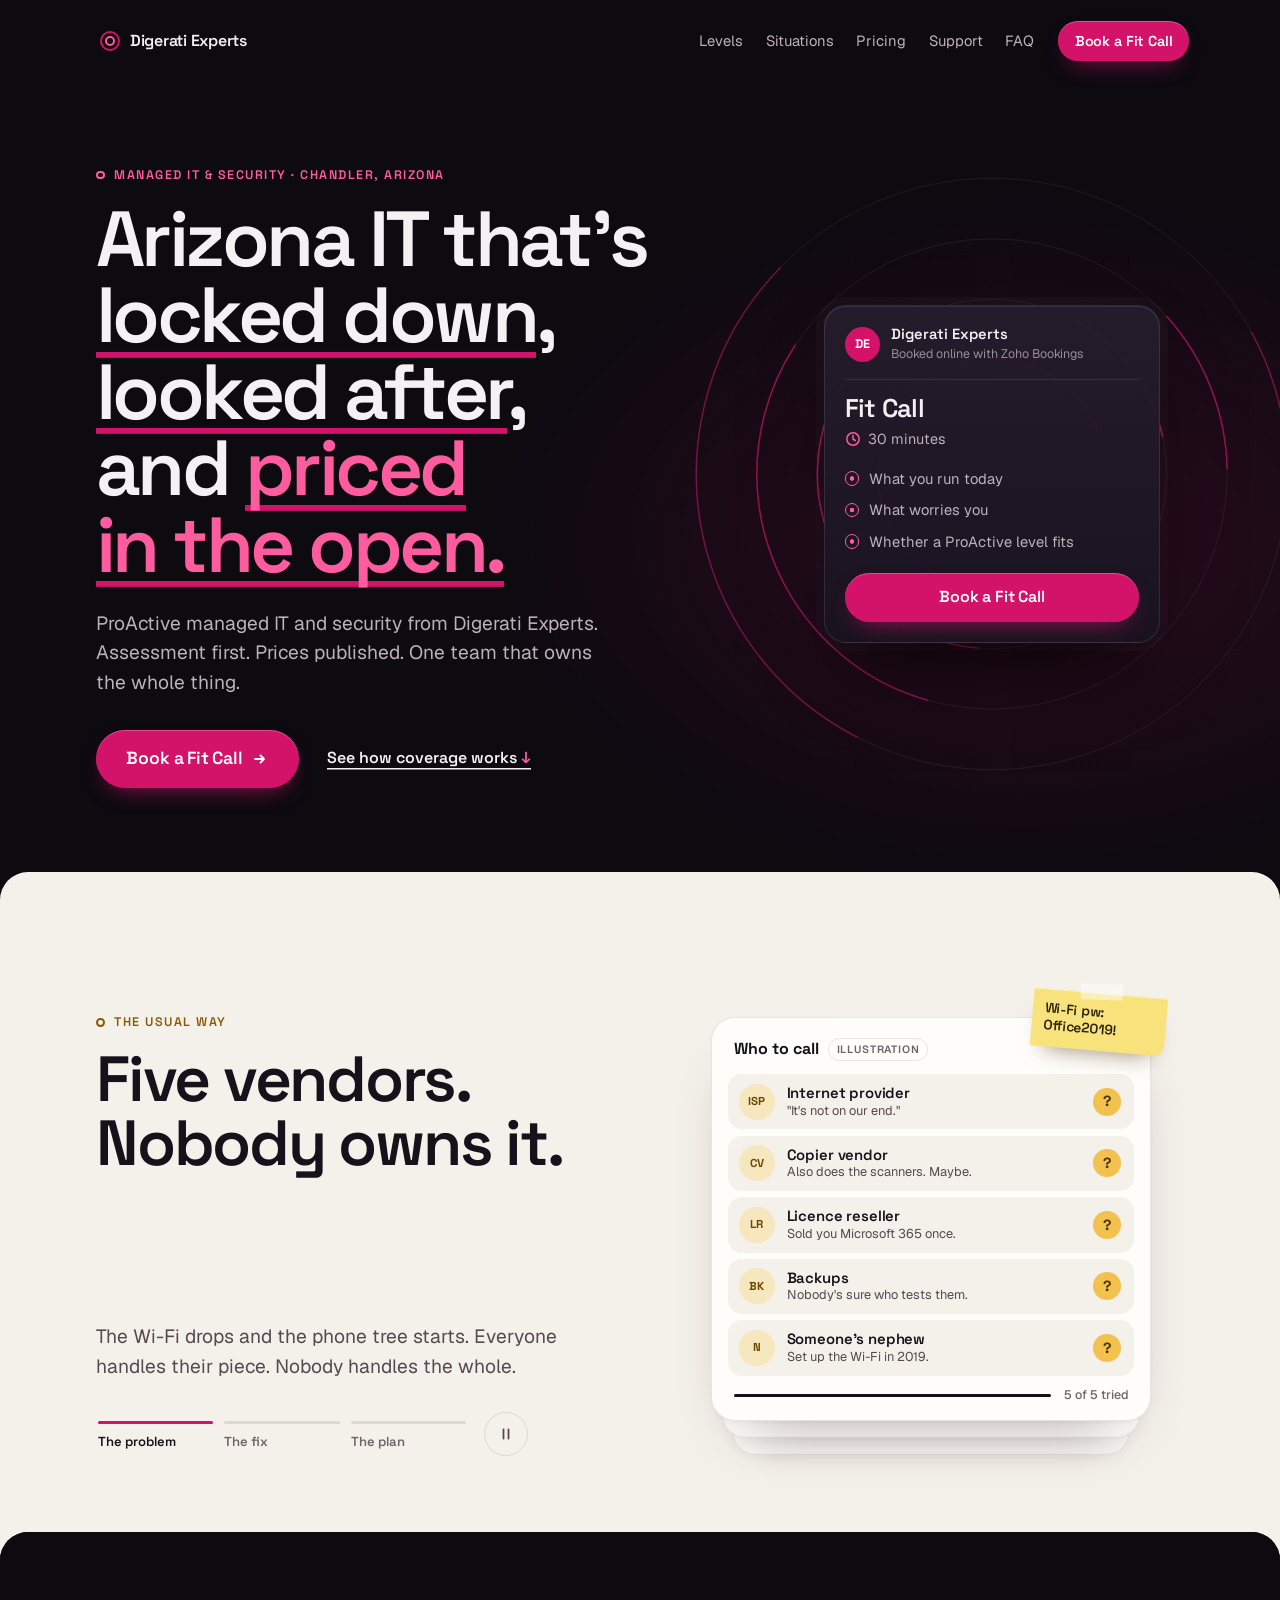
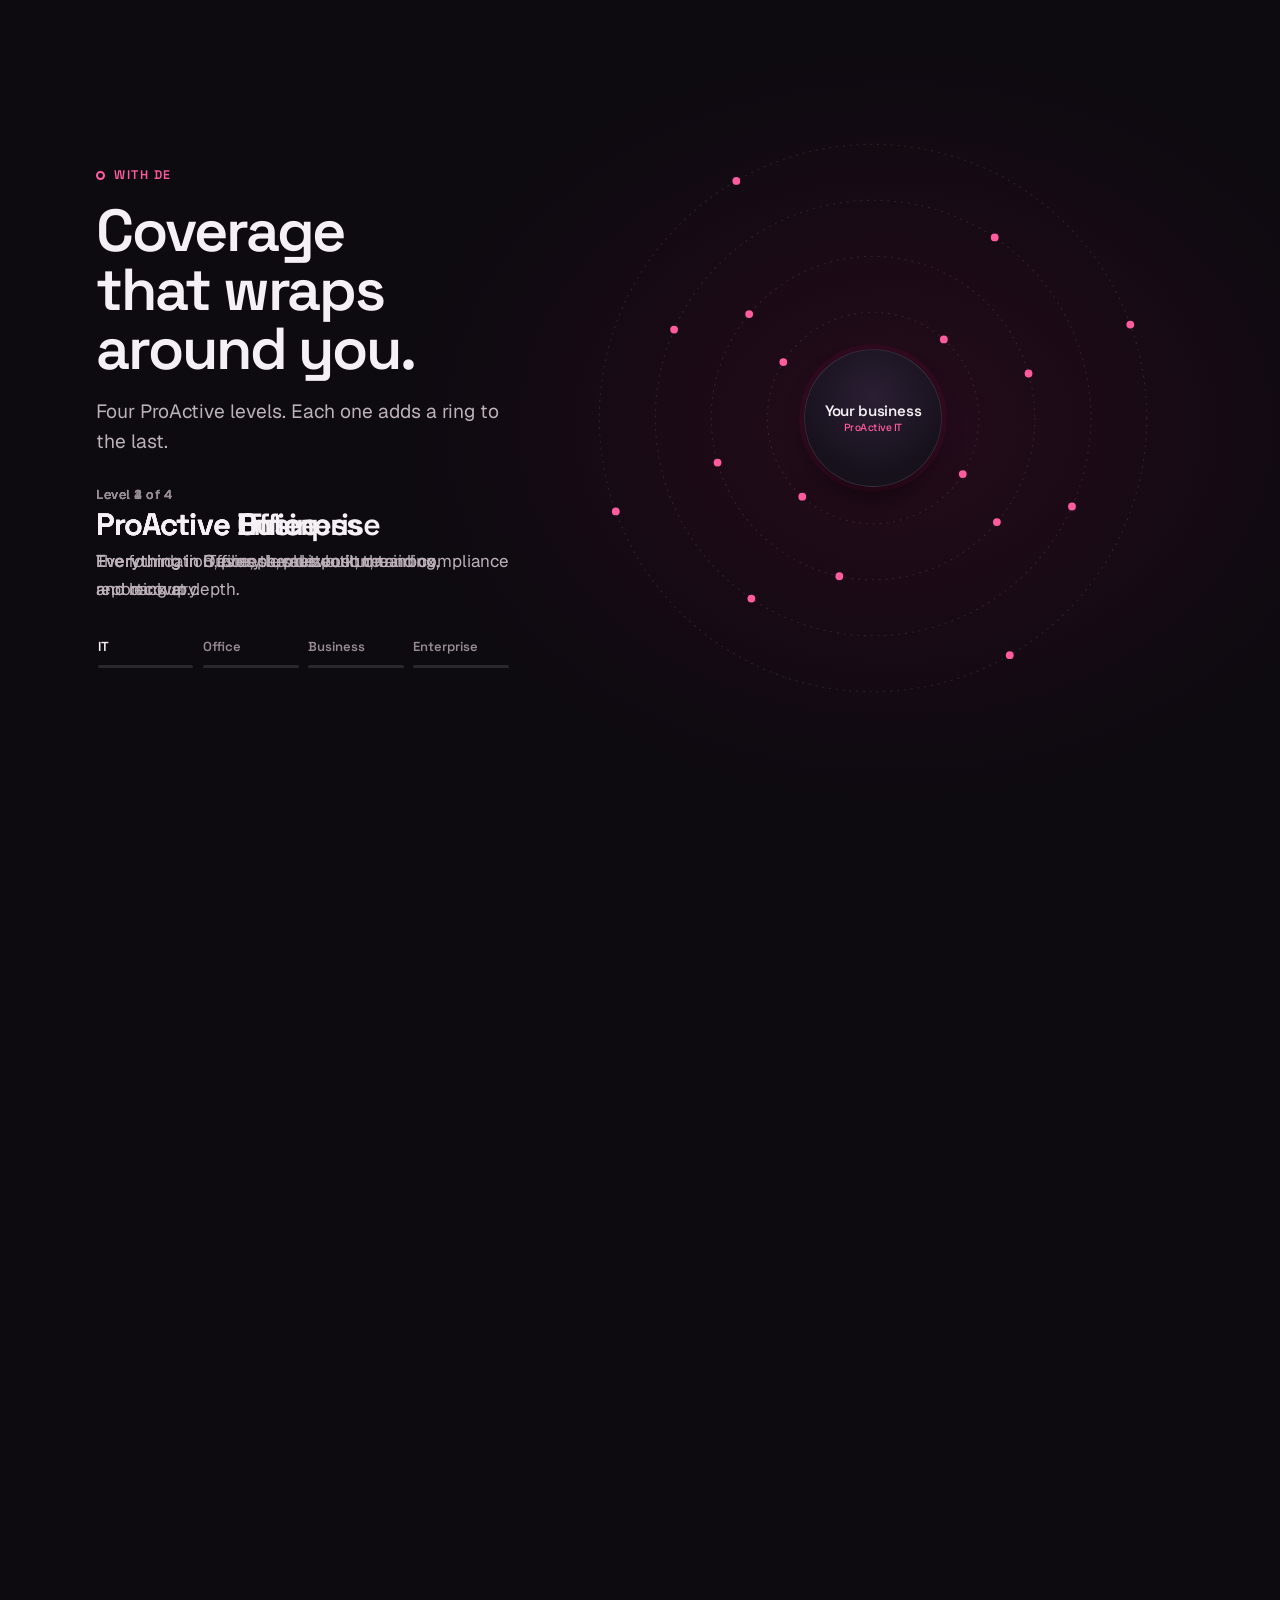
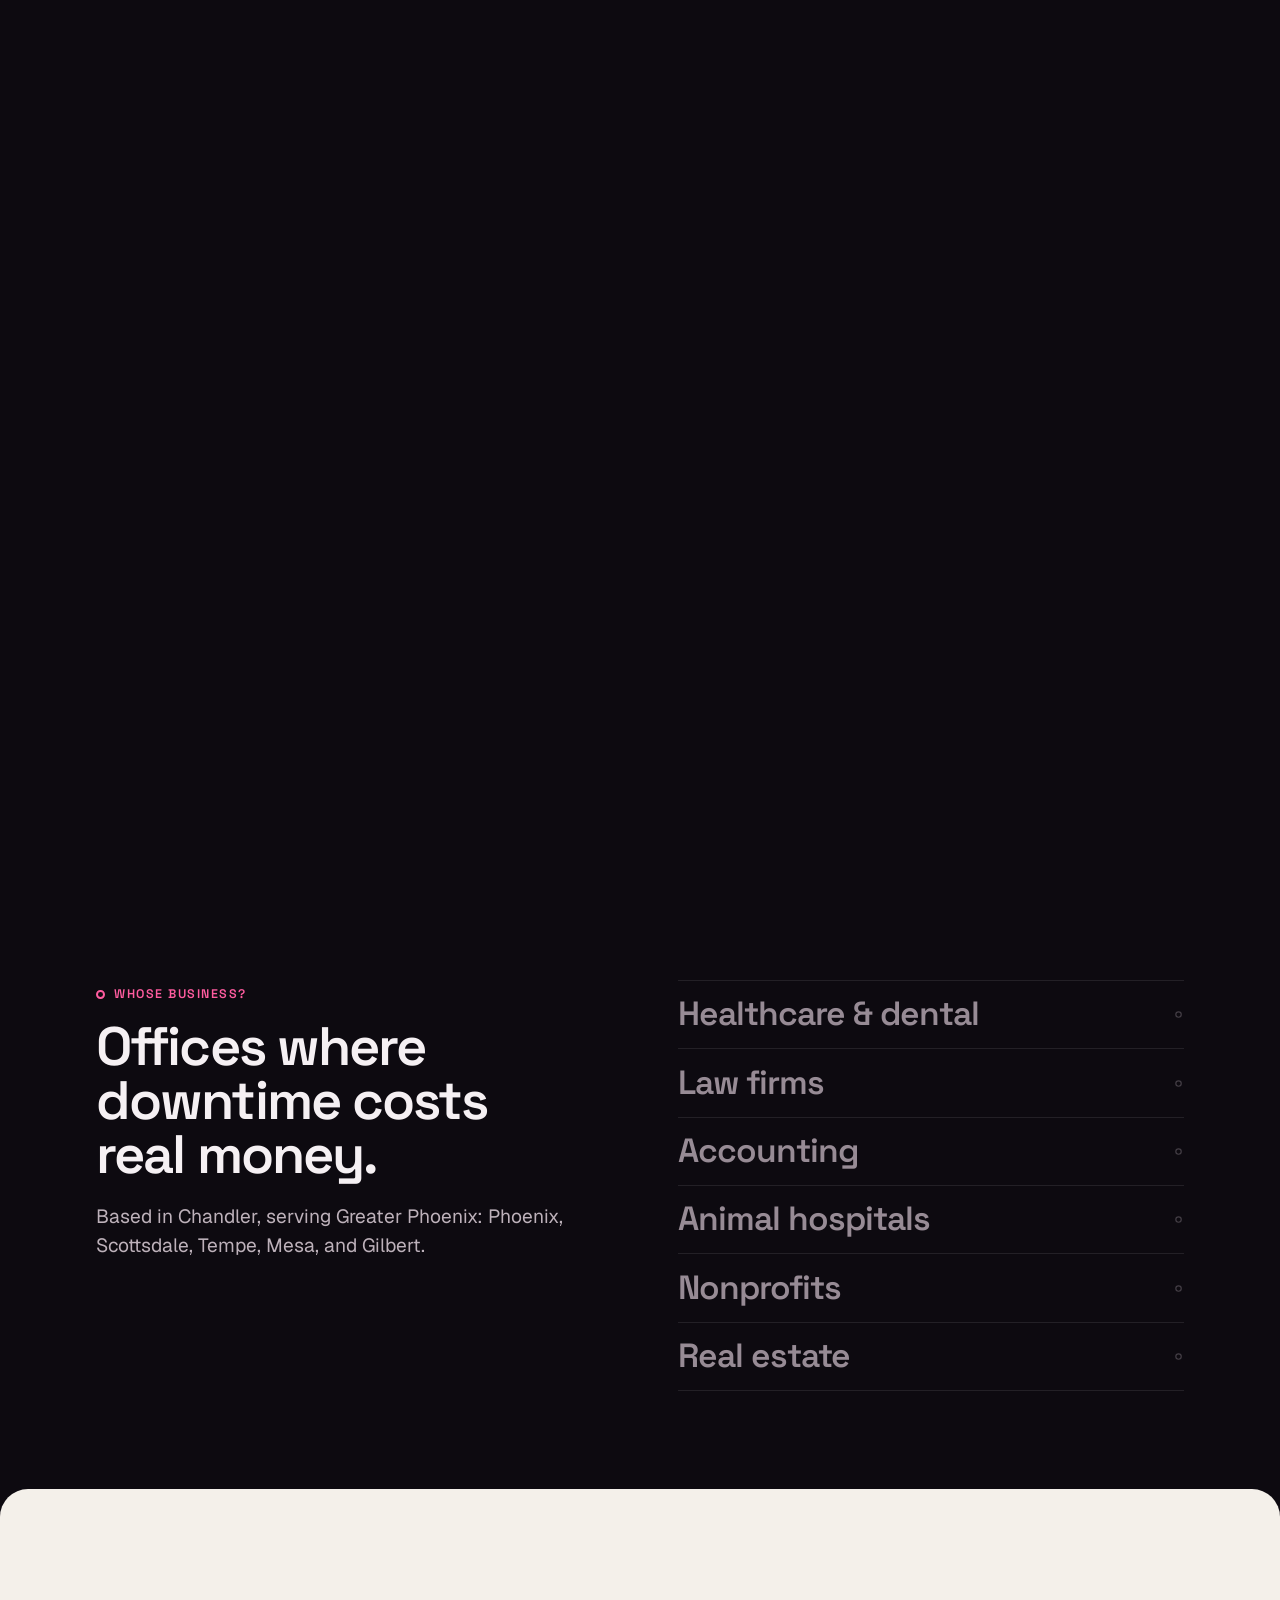
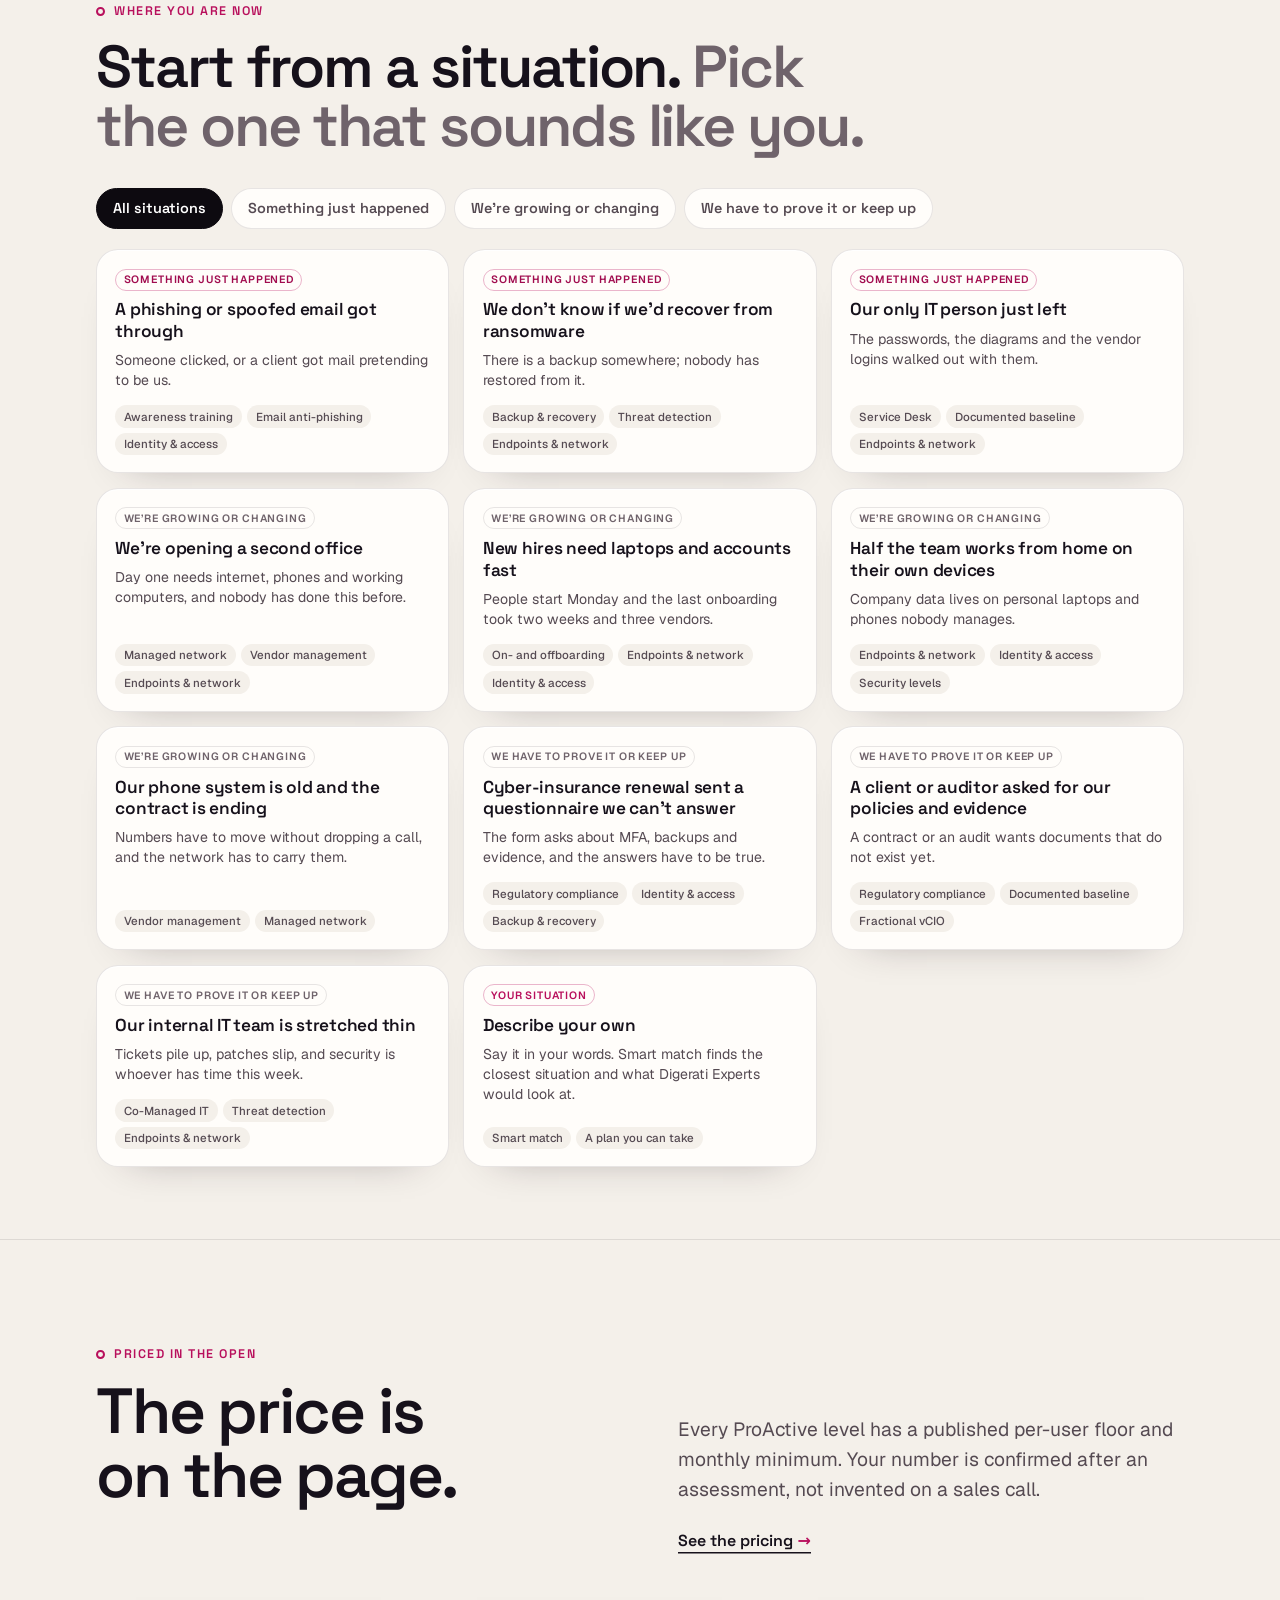
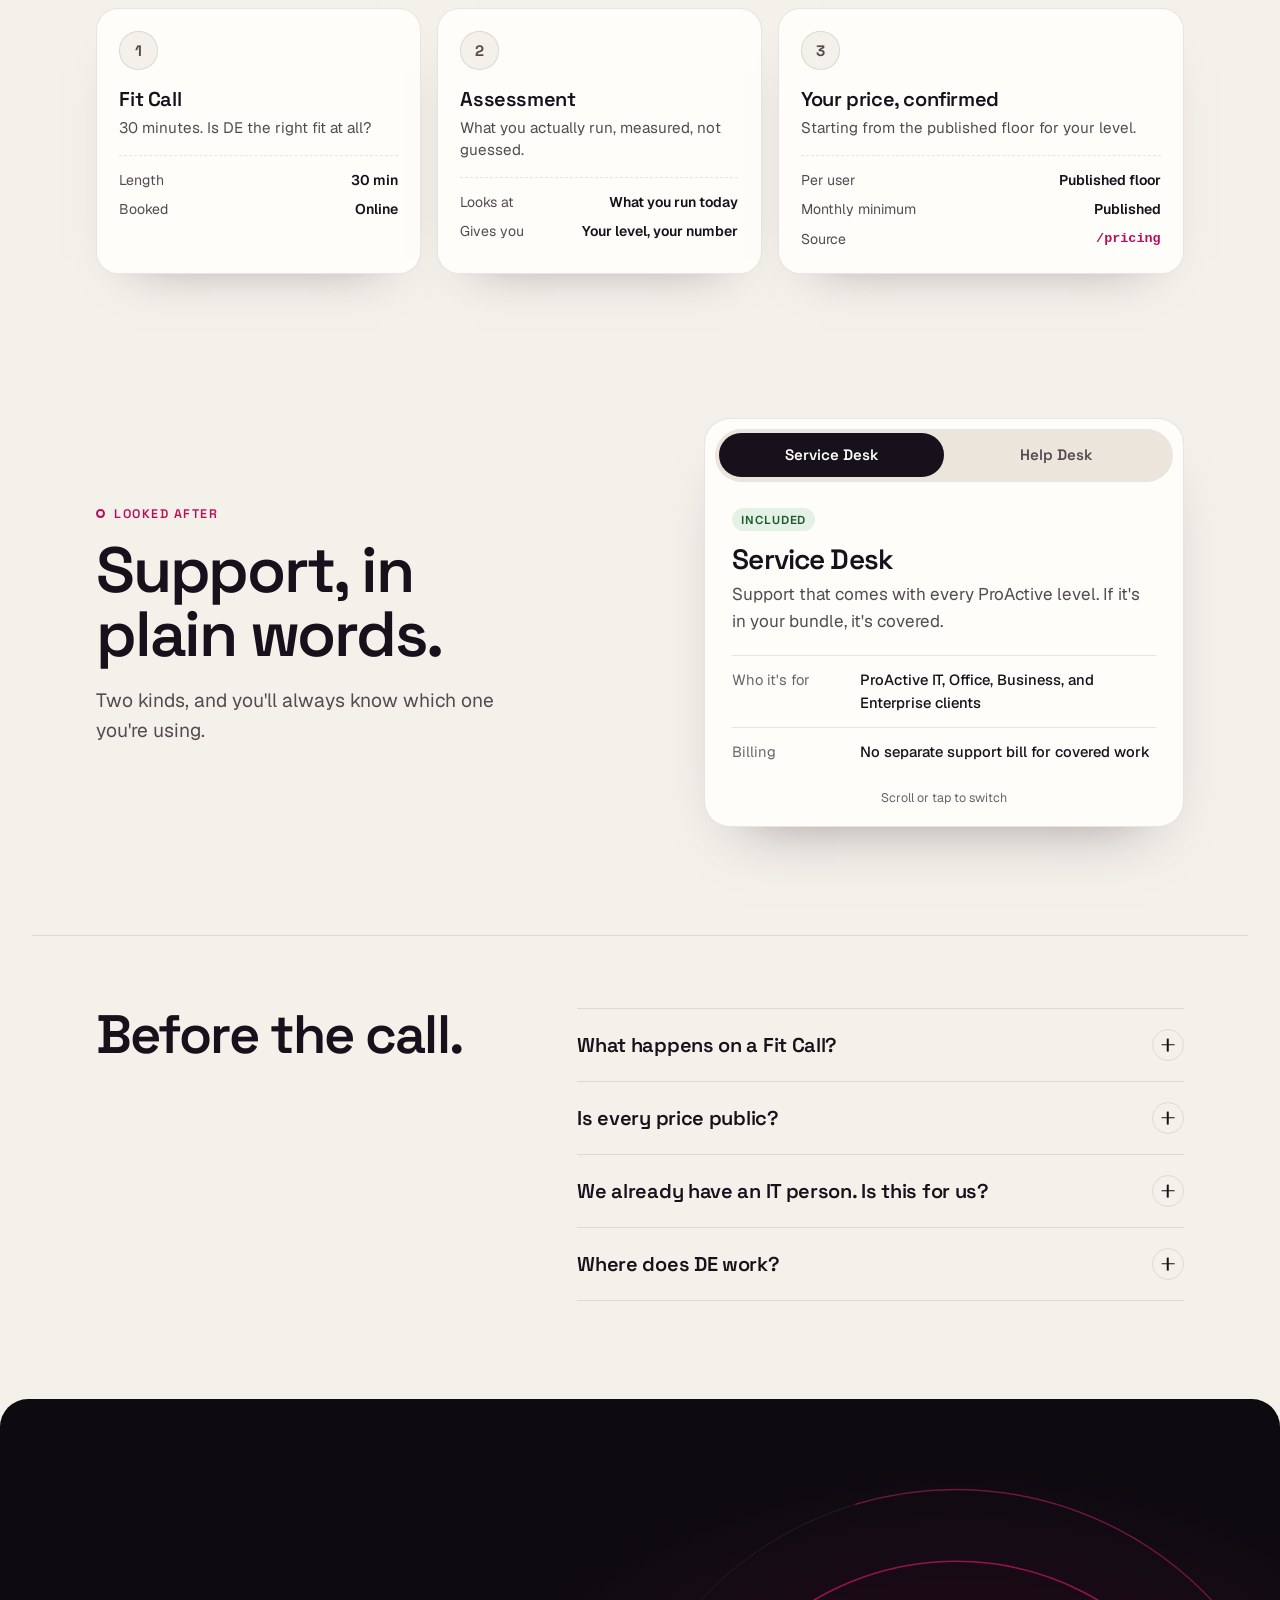
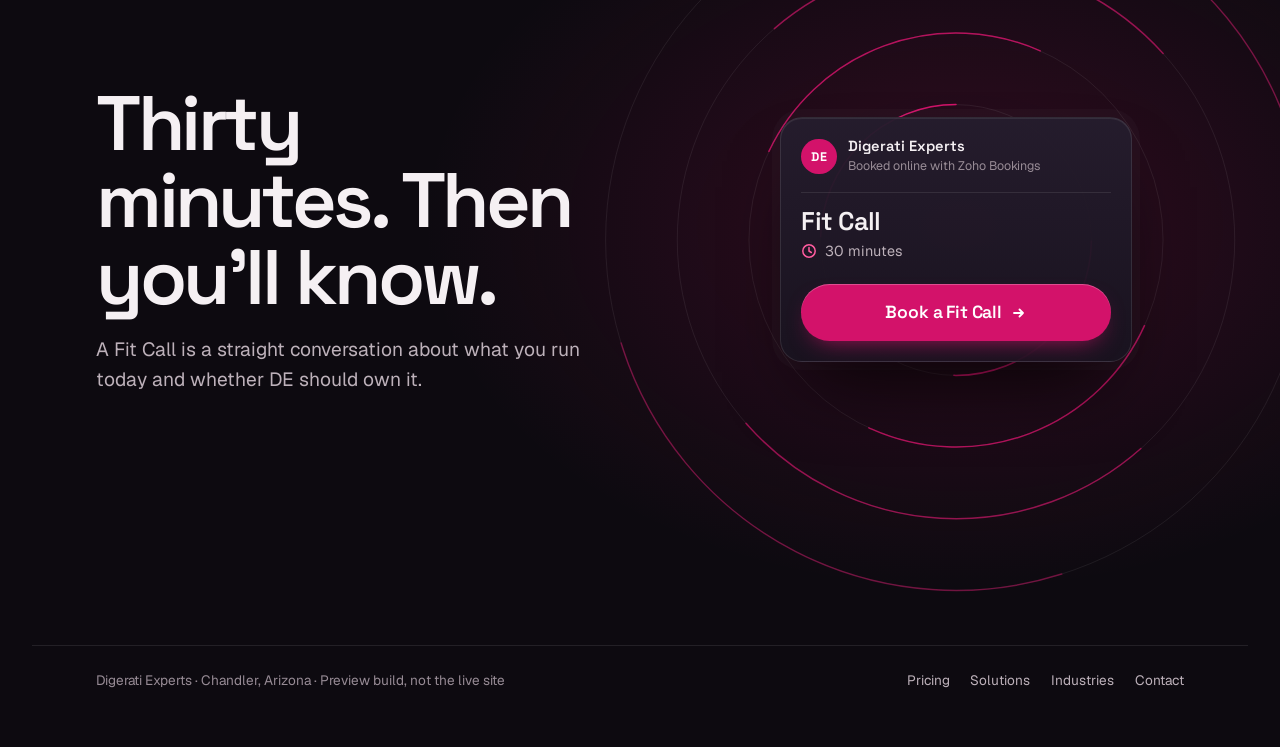
==== commit 581dbd96: "Move "Describe your own" onto a real last card and its own page. Situation cards stay the same size " ====
--- a/b3/index.html
+++ b/b3/index.html
@@ -57,8 +57,8 @@
   <div class="usual__frame">
     <div class="wrap split">
       <div class="split__copy">
-        <p class="kicker kicker--warm">The usual way</p>
-        <h2 id="usual-h">Five vendors. Nobody owns&nbsp;it.</h2>
+        <p class="kicker usual__swap"><span class="usual__hl kicker--warm is-on" data-say="0">The usual way</span><span class="usual__hl kicker--fix" data-say="1">The fix &middot; ProActive Ecosystem</span><span class="usual__hl kicker--fix" data-say="2">The plan &middot; vCIO &amp; compliance</span></p>
+        <h2 id="usual-h" class="usual__swap"><span class="usual__hl is-on" data-say="0">Five vendors. Nobody owns&nbsp;it.</span><span class="usual__hl" data-say="1">First login to last. One team owns&nbsp;it.</span><span class="usual__hl" data-say="2">Compliance mapped. Budget planned. No&nbsp;surprises.</span></h2>
         <div class="usual__says">
           <p class="lede usual__say is-on" data-say="0">The Wi-Fi drops and the phone tree starts. Everyone handles their piece. Nobody handles the whole.</p>
           <p class="lede usual__say" data-say="1">So hand the whole thing to <em>one team.</em> Digerati&nbsp;Experts owns every piece, so nobody points at somebody else.</p>
@@ -168,7 +168,7 @@
   </div>
 </section>
 
-<!-- 3c · START FROM A SITUATION (light) · B3: situation picker + "Describe your own" Smart match -->
+<!-- 3c · START FROM A SITUATION (light) · B3: situation picker; last card always links to describe/ -->
 <section class="sits light sheet" id="situations" aria-labelledby="sits-h">
   <div class="wrap">
     <div class="sits__head rv">
@@ -178,22 +178,6 @@
     <div class="sits__filters" id="sitFilters" role="group" aria-label="Filter situations"></div>
     <p class="sits__urgent" id="sitUrgent" hidden><b>Happening right now?</b> Don’t wait for a Fit Call. Open DE Desk on digeratiexperts.com and say so.</p>
     <ul class="sits__grid" id="sitGrid" aria-label="Situations"></ul>
-    <div class="own" id="sitOwn" hidden>
-      <form class="own__form" id="sitForm" novalidate>
-        <div class="own__top">
-          <label for="sitText" class="own__label">Tell us what’s going on, in your words.</label>
-          <button type="button" class="own__x" id="sitClose" aria-label="Close describe your own">×</button>
-        </div>
-        <textarea id="sitText" rows="3" maxlength="1000" placeholder="e.g. Two people start Monday and we still don’t have laptops. Or: our insurer sent a security questionnaire and we don’t know the answers." aria-describedby="sitHint"></textarea>
-        <p class="own__ex" id="sitHint"><span>Try:</span>
-          <button type="button" class="sit__ex">“Someone clicked a link in a fake invoice email”</button>
-          <button type="button" class="sit__ex">“We’re moving to a bigger office in March”</button>
-          <button type="button" class="sit__ex">“A client wants our HIPAA policies”</button>
-        </p>
-        <div class="own__row"><button type="submit" class="btn">Smart match</button><span class="own__priv">Matched in your browser. Nothing is sent.</span></div>
-      </form>
-      <div class="own__out" id="sitResult" aria-live="polite" hidden></div>
-    </div>
   </div>
 </section>
 
--- a/b3/b3.css
+++ b/b3/b3.css
@@ -357,6 +357,14 @@
 .usual__say { grid-area: 1 / 1; margin: 0; opacity: 0; transform: translateY(6px); visibility: hidden;
   transition: opacity 600ms var(--ease), transform 700ms var(--ease), visibility 0s linear 700ms; }
 .usual__say.is-on { opacity: 1; transform: none; visibility: visible; transition: opacity 600ms var(--ease) 120ms, transform 700ms var(--ease) 120ms, visibility 0s; }
+.usual__swap { display: grid; }
+.usual__hl { grid-area: 1 / 1; display: block; opacity: 0; transform: translateY(6px); visibility: hidden;
+  transition: opacity 600ms var(--ease), transform 700ms var(--ease), visibility 0s linear 700ms; }
+.usual__hl.is-on { opacity: 1; transform: none; visibility: visible; transition: opacity 600ms var(--ease) 120ms, transform 700ms var(--ease) 120ms, visibility 0s; }
+.kicker--fix { color: var(--mag-on-light); }
+.kicker.usual__swap::before { content: none; }
+.kicker .usual__hl { display: inline-flex; align-items: center; gap: .6rem; }
+.kicker .usual__hl::before { content: ""; width: .55rem; height: .55rem; flex: none; border-radius: 50%; border: 2px solid currentColor; }
 .usual__say em { font-style: normal; font-weight: 600; color: var(--mag-on-light); }
 
 .deckctl { display: flex; align-items: flex-end; gap: 1rem; margin-top: 1.9rem; max-width: 27rem; }
@@ -409,7 +417,7 @@
   .note--vault { top: -1.3rem; right: -.25rem; width: 7.2rem; font-size: .78rem; padding: .55rem .6rem .65rem; }
 }
 @media (prefers-reduced-motion: reduce) {
-  .deck .callcard, .deck .callcard > *, .usual__say { transition: none !important; }
+  .deck .callcard, .deck .callcard > *, .usual__say, .usual__hl { transition: none !important; }
 }
 .deck .vn small { white-space: normal; overflow: visible; }
 .deck { width: min(100%, 27.5rem); }
@@ -449,12 +457,9 @@
 .sit__match { position: absolute; top: .9rem; right: .9rem; font: 600 .66rem/1 var(--text); letter-spacing: .06em; text-transform: uppercase; color: #fff; background: var(--mag); padding: .32rem .5rem; border-radius: 999px; opacity: 0; transform: translateY(-3px); transition: opacity 300ms, transform 300ms; }
 .sit.is-match .sit__btn { border-color: var(--mag); box-shadow: 0 0 0 3px rgba(211,18,106,.12), 0 20px 40px -30px rgba(120,10,60,.5); }
 .sit.is-match .sit__match { opacity: 1; transform: none; }
-/* describe your own: same size, outlined, a pen */
-.sit--own .sit__btn { background: transparent; border: 1.5px dashed rgba(22,17,27,.28); box-shadow: none; }
-.sit--own.is-open .sit__btn { border-style: solid; border-color: var(--on-light); }
+/* last card is a real situation card (not dashed) that links to describe/ */
 .sit__g--own { color: var(--mag-on-light); border-color: rgba(184,15,92,.3); }
-.sit__g--own svg { width: .8rem; height: .8rem; fill: none; stroke: currentColor; stroke-width: 1.6; stroke-linejoin: round; }
-.sit__go { margin-top: auto; font: 600 .92rem/1 var(--display); color: var(--mag-on-light); }
+a.sit__btn { color: inherit; text-decoration: none; }
 
 .own { margin-top: 1.1rem; display: grid; grid-template-columns: minmax(0, .9fr) minmax(0, 1.1fr); gap: 1.1rem; align-items: start; scroll-margin: 6rem; }
 .own__form, .res { border-radius: 24px; background: var(--paper); border: 1px solid var(--bone-line); padding: 1.3rem; box-shadow: 0 1px 0 #fff inset, 0 30px 60px -44px rgba(40,25,35,.5); }
@@ -475,6 +480,7 @@
 .res__read { margin: 0; font: 600 1.15rem/1.35 var(--display); letter-spacing: -.015em; color: var(--on-light); }
 .res--more .res__read { font: 400 1rem/1.5 var(--text); color: var(--on-light-2); }
 .res--more .res__read b { color: var(--on-light); }
+.res--more a { color: var(--on-light); font-weight: 600; text-decoration: underline; text-decoration-color: rgba(211,18,106,.45); text-underline-offset: .2em; }
 .res__urgent { margin: .9rem 0 0; padding: .7rem .9rem; border-radius: 12px; background: #fbe3ec; color: #5a0a2e; font-size: .92rem; }
 .res__blk { margin-top: 1.1rem; }
 .res__blk h4 { margin: 0 0 .5rem; font: 600 .78rem/1 var(--text); letter-spacing: .04em; color: var(--on-light-3); }
@@ -511,3 +517,28 @@
 .res__next li { display: block; padding-left: 1.6rem; position: relative; }
 .res__next li::before { position: absolute; left: 0; top: .05rem; }
 .sit.is-match .sit__g { max-width: 55%; line-height: 1.2; }
+
+/* ---------- B3 · describe-your-situation page ---------- */
+.describe-hero { padding: calc(var(--navh) + 3.5rem) 0 4.25rem;
+  background: radial-gradient(60% 55% at 80% 60%, rgba(211,18,106,.16), transparent 70%), var(--ink); }
+.describe-hero h1 { font-size: clamp(2.3rem, 1.2rem + 3.6vw, 4.6rem); letter-spacing: -.04em; line-height: .98; max-width: 16ch; margin-bottom: 1.2rem; }
+.describe-hero .lede { max-width: 36rem; margin-bottom: 1.5rem; }
+.describe-hero .textlink { color: var(--on-dark); }
+.describe-hero .textlink::after { content: " →"; color: var(--mag-on-dark); }
+.describe { padding: clamp(3.5rem, 8vh, 5.5rem) 0 clamp(6rem, 14vh, 9rem); }
+.describe-page .own { margin-top: 0; }
+.describe-page .own__form { padding: 1.5rem 1.5rem 1.4rem; }
+.describe-page .own textarea { min-height: 8.5rem; }
+.describe-page .res--wait .res__read { font: 400 1.02rem/1.5 var(--text); color: var(--on-light-2); letter-spacing: 0; }
+.close--compact { padding-top: clamp(3.5rem, 8vh, 5.5rem); }
+.close--compact .close__grid { display: block; min-height: 0; }
+.close--compact .close__copy { max-width: 34rem; }
+.close--compact .close__copy .btn { margin-top: 1.6rem; }
+
+@media (max-width: 860px) {
+  .describe-hero { padding: calc(var(--navh) + 1.5rem) 0 2.5rem; }
+  .describe-hero h1 { margin-bottom: 0.9rem; }
+  .describe-hero .lede { margin-bottom: 1.1rem; }
+  .describe { padding: 2.15rem 0 5rem; }
+  .describe-page .own textarea { min-height: 6.25rem; }
+}
